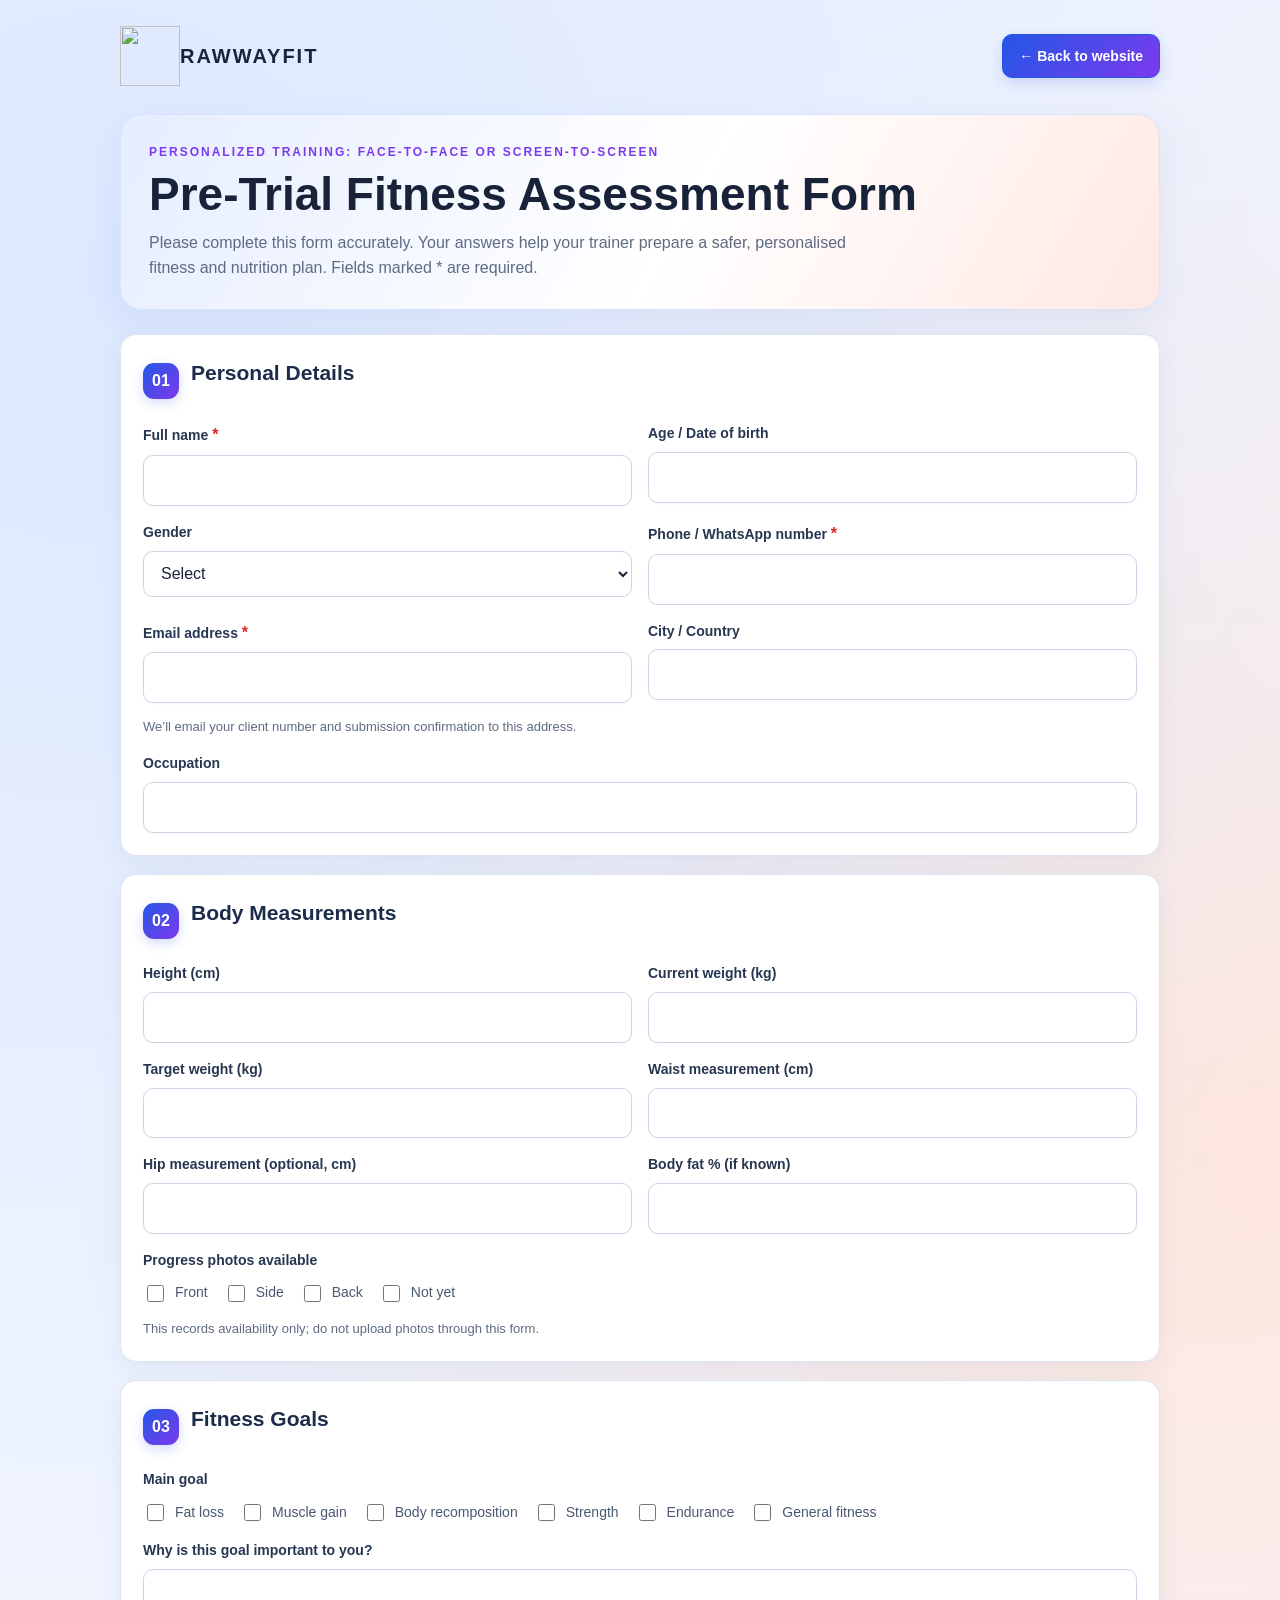
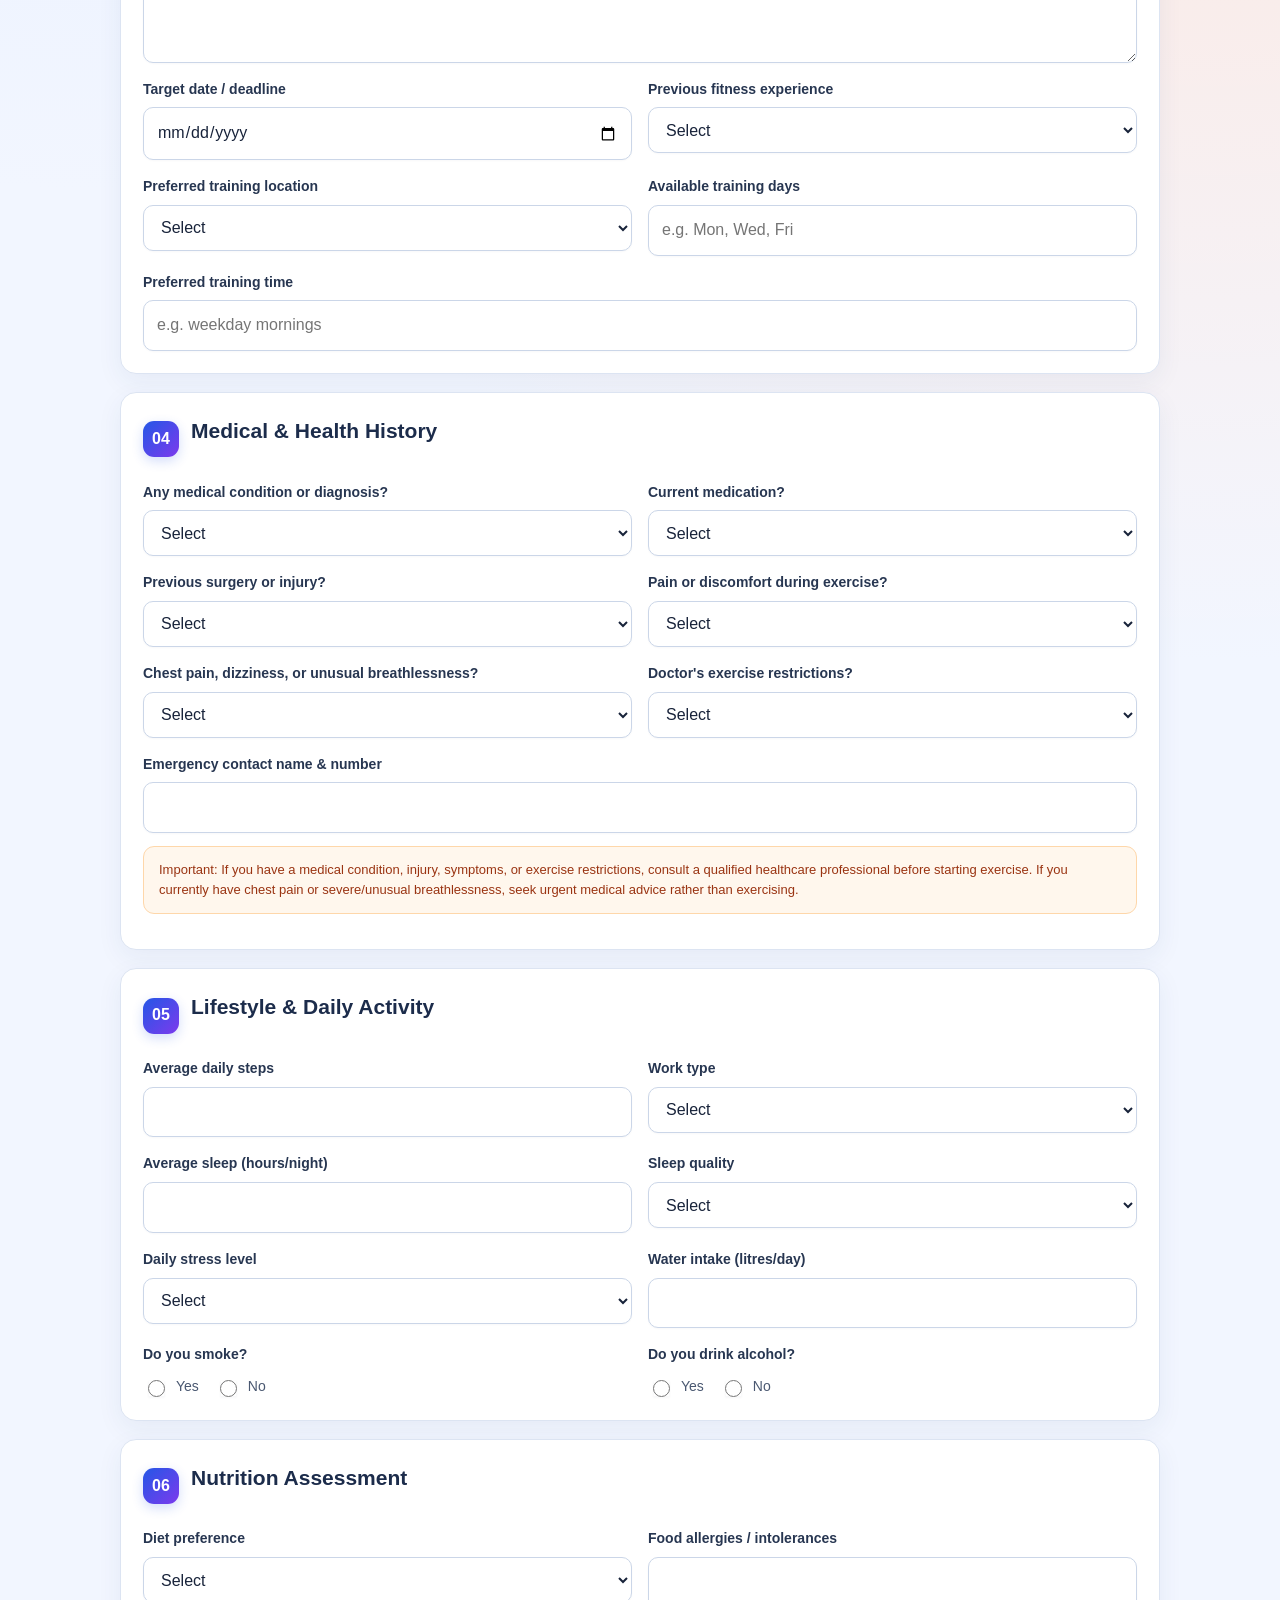
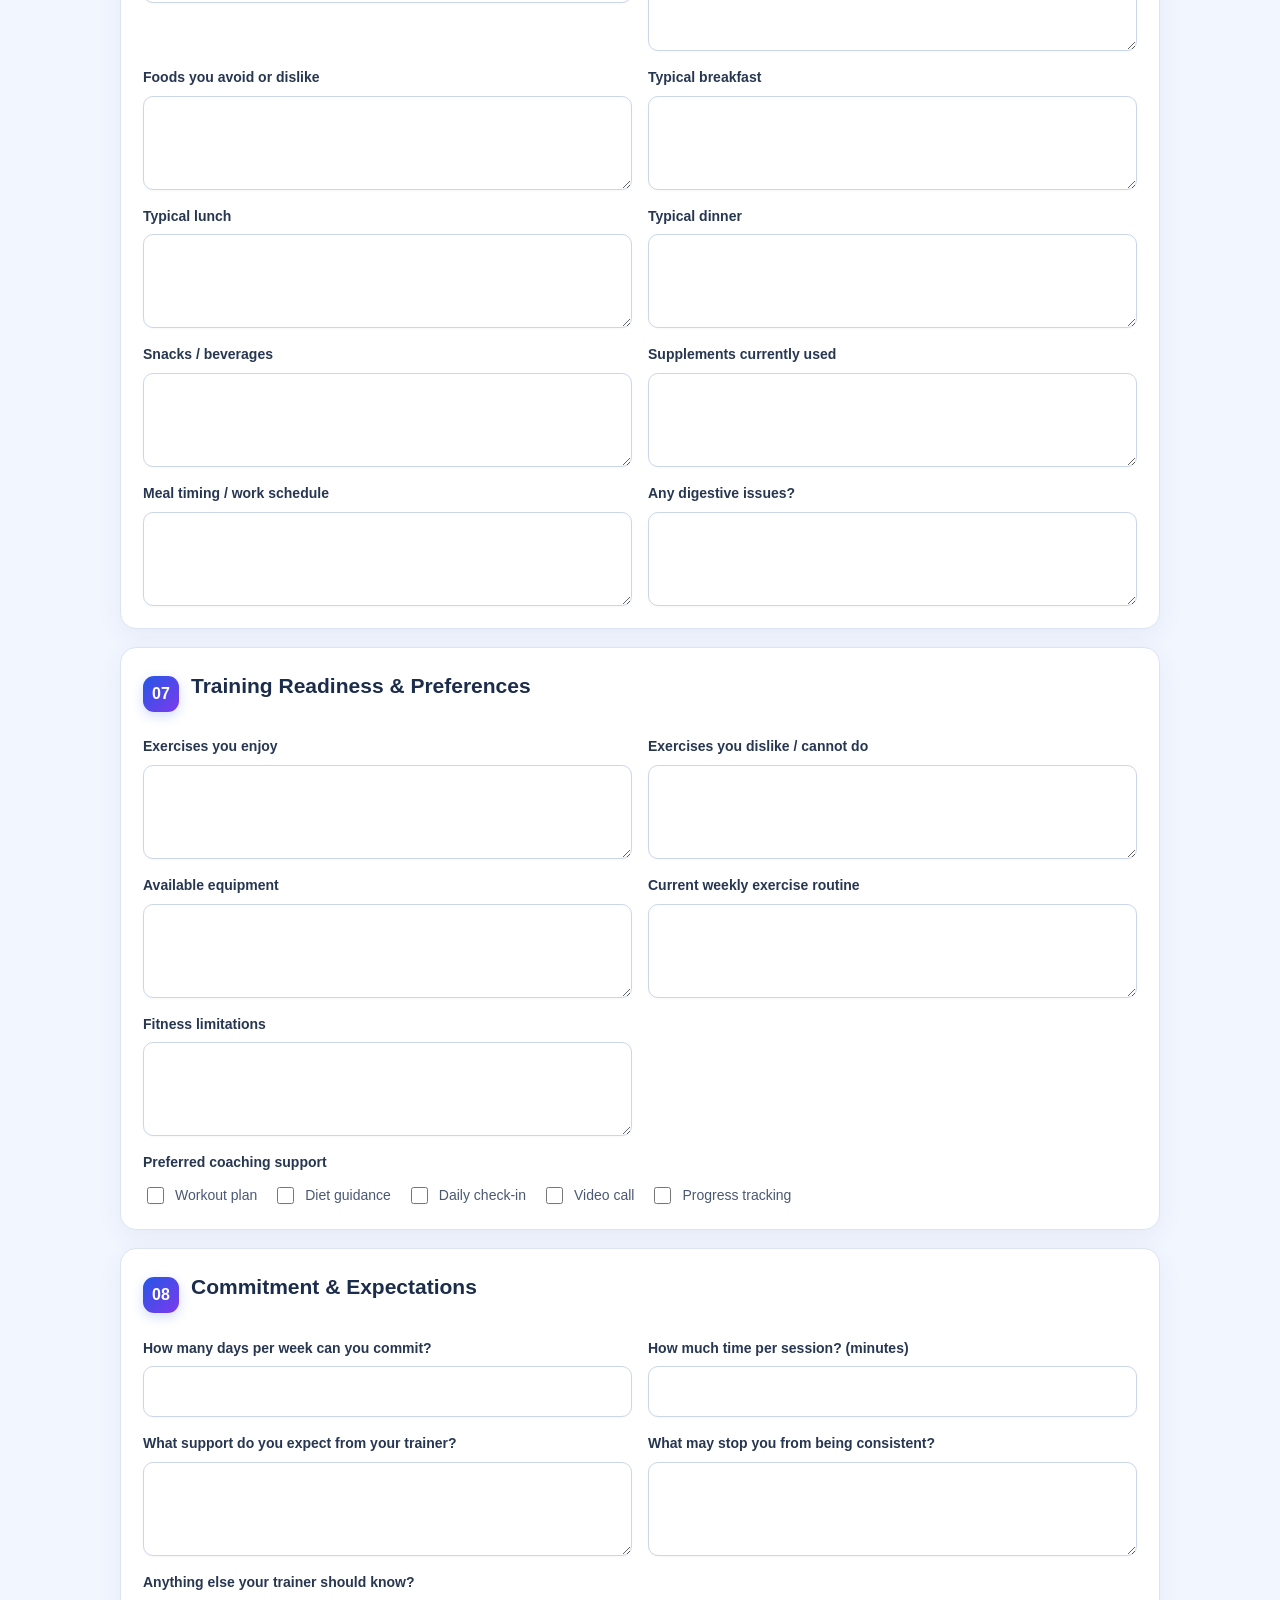
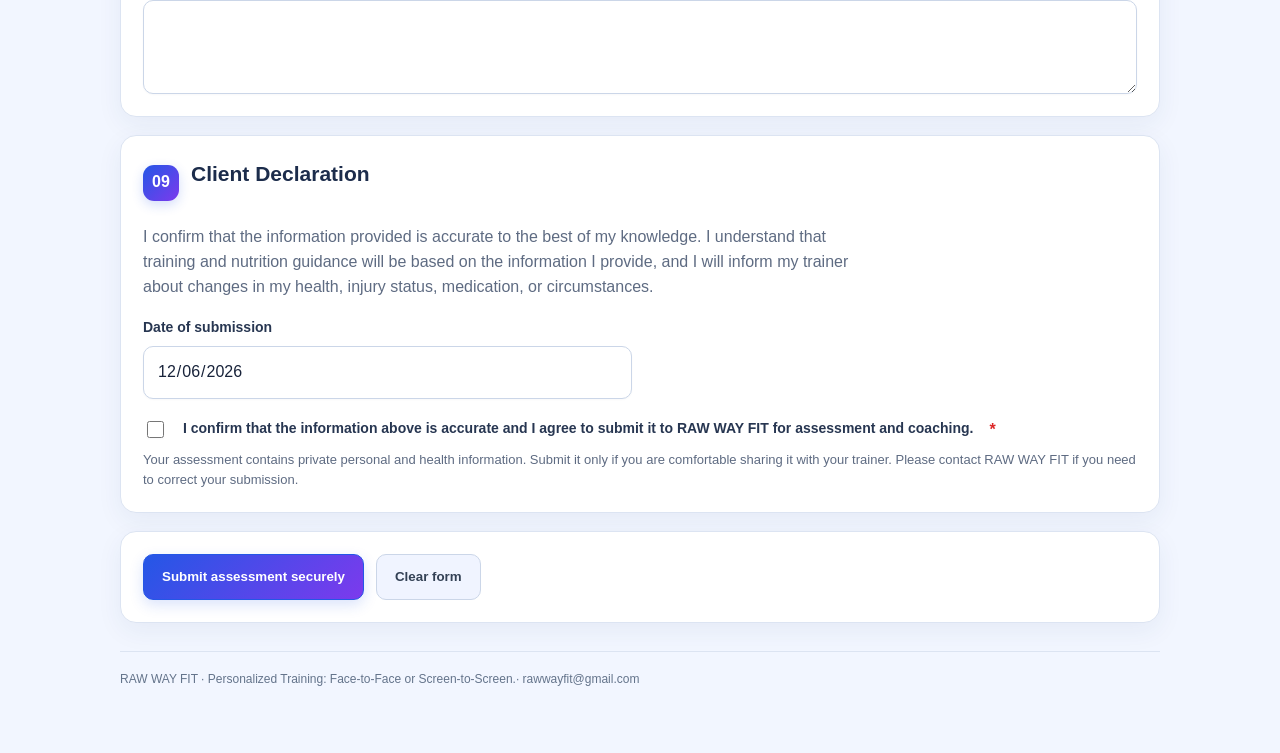
==== assessment.html @ ba2388b8 "v3" ====
<!doctype html>
<html lang="en">
<head>
  <meta charset="utf-8">
  <meta name="viewport" content="width=device-width, initial-scale=1">
  <meta name="robots" content="noindex,nofollow">
  <title>Pre-Trial Fitness Assessment Form | RAW WAY FIT</title>
  <link rel="stylesheet" href="rawwayfit-theme.css">
  <link rel="stylesheet" href="rawwayfit-app.css">
</head>
<body>
<main class="rw-shell">
  <header class="rw-top">
    <a class="rw-brand" href="index.html" aria-label="RAW WAY FIT home">
      <img src="https://raw.githubusercontent.com/rawwayfit/RWF-Photos/refs/heads/main/logo/main_logo.png" alt="" width="200" height="60">
      <span class="rw-brand-name">RAWWAYFIT</span>
    </a>
    <a class="rw-navlink" href="index.html">← Back to website</a>
  </header>
  <section class="rw-hero">
    <div class="rw-kicker">Personalized Training: Face-to-Face or Screen-to-Screen</div>
    <h1>Pre-Trial Fitness Assessment Form</h1>
    <p class="rw-subtitle">Please complete this form accurately. Your answers help your trainer prepare a safer, personalised fitness and nutrition plan. Fields marked * are required.</p>
  </section>

  <section class="rw-card rw-submission-result rw-hidden" id="submissionResult" aria-live="polite">
    <h2 id="resultHeading">Submission status</h2>
    <p class="rw-message" id="formMessage" role="status"></p>
    <p class="rw-result-number rw-hidden" id="clientNumberResult">Your client number: <strong id="clientNumberValue"></strong></p>
    <p class="rw-result-email rw-hidden" id="emailStatusResult"></p>
  </section>

  <form id="assessmentForm">
    <section class="rw-card">
      <div class="rw-section-head"><span class="rw-number">01</span><h2>Personal Details</h2></div>
      <div class="rw-grid">
        <div class="rw-field"><label for="client_name">Full name <span class="required-star" aria-hidden="true">*</span></label><input id="client_name" name="client_name" required maxlength="120" autocomplete="name"></div>
        <div class="rw-field"><label for="age_dob">Age / Date of birth</label><input id="age_dob" name="age_dob" maxlength="80"></div>
        <div class="rw-field"><label for="gender">Gender</label><select id="gender" name="gender"><option value="">Select</option><option>Female</option><option>Male</option><option>Non-binary</option><option>Prefer not to say</option><option>Self-describe</option></select></div>
        <div class="rw-field"><label for="phone">Phone / WhatsApp number <span class="required-star" aria-hidden="true">*</span></label><input id="phone" name="phone" required maxlength="40" autocomplete="tel" inputmode="tel"></div>
        <div class="rw-field"><label for="client_email">Email address <span class="required-star" aria-hidden="true">*</span></label><input id="client_email" name="client_email" type="email" required maxlength="254" autocomplete="email"><p class="rw-help">We’ll email your client number and submission confirmation to this address.</p></div>
        <div class="rw-field"><label for="city_country">City / Country</label><input id="city_country" name="city_country" maxlength="120"></div>
        <div class="rw-field full"><label for="occupation">Occupation</label><input id="occupation" name="occupation" maxlength="160"></div>
      </div>
    </section>

    <section class="rw-card">
      <div class="rw-section-head"><span class="rw-number">02</span><h2>Body Measurements</h2></div>
      <div class="rw-grid">
        <div class="rw-field"><label for="height_cm">Height (cm)</label><input id="height_cm" name="height_cm" type="number" min="30" max="280" step="0.1"></div>
        <div class="rw-field"><label for="current_weight_kg">Current weight (kg)</label><input id="current_weight_kg" name="current_weight_kg" type="number" min="1" max="500" step="0.1"></div>
        <div class="rw-field"><label for="target_weight_kg">Target weight (kg)</label><input id="target_weight_kg" name="target_weight_kg" type="number" min="1" max="500" step="0.1"></div>
        <div class="rw-field"><label for="waist_cm">Waist measurement (cm)</label><input id="waist_cm" name="waist_cm" type="number" min="1" max="300" step="0.1"></div>
        <div class="rw-field"><label for="hip_cm">Hip measurement (optional, cm)</label><input id="hip_cm" name="hip_cm" type="number" min="1" max="300" step="0.1"></div>
        <div class="rw-field"><label for="body_fat_percent">Body fat % (if known)</label><input id="body_fat_percent" name="body_fat_percent" type="number" min="1" max="80" step="0.1"></div>
        <div class="rw-field full"><span class="rw-label">Progress photos available</span><div class="rw-options">
          <label><input type="checkbox" name="photos_available" value="Front"> Front</label>
          <label><input type="checkbox" name="photos_available" value="Side"> Side</label>
          <label><input type="checkbox" name="photos_available" value="Back"> Back</label>
          <label><input type="checkbox" name="photos_available" value="Not yet"> Not yet</label>
        </div><p class="rw-help">This records availability only; do not upload photos through this form.</p></div>
      </div>
    </section>

    <section class="rw-card">
      <div class="rw-section-head"><span class="rw-number">03</span><h2>Fitness Goals</h2></div>
      <div class="rw-grid">
        <div class="rw-field full"><span class="rw-label">Main goal</span><div class="rw-options">
          <label><input type="checkbox" name="main_goal" value="Fat Loss"> Fat loss</label><label><input type="checkbox" name="main_goal" value="Muscle Gain"> Muscle gain</label><label><input type="checkbox" name="main_goal" value="Body Recomposition"> Body recomposition</label><label><input type="checkbox" name="main_goal" value="Strength"> Strength</label><label><input type="checkbox" name="main_goal" value="Endurance"> Endurance</label><label><input type="checkbox" name="main_goal" value="General Fitness"> General fitness</label>
        </div></div>
        <div class="rw-field full"><label for="goal_why">Why is this goal important to you?</label><textarea id="goal_why" name="goal_why" maxlength="2000"></textarea></div>
        <div class="rw-field"><label for="target_date">Target date / deadline</label><input id="target_date" name="target_date" type="date"></div>
        <div class="rw-field"><label for="fitness_experience">Previous fitness experience</label><select id="fitness_experience" name="fitness_experience"><option value="">Select</option><option>Beginner</option><option>Intermediate</option><option>Advanced</option></select></div>
        <div class="rw-field"><label for="training_location">Preferred training location</label><select id="training_location" name="training_location"><option value="">Select</option><option>Home</option><option>Gym</option><option>Outdoor</option><option>Mixed</option></select></div>
        <div class="rw-field"><label for="training_days">Available training days</label><input id="training_days" name="training_days" placeholder="e.g. Mon, Wed, Fri" maxlength="120"></div>
        <div class="rw-field full"><label for="preferred_training_time">Preferred training time</label><input id="preferred_training_time" name="preferred_training_time" maxlength="120" placeholder="e.g. weekday mornings"></div>
      </div>
    </section>

    <section class="rw-card">
      <div class="rw-section-head"><span class="rw-number">04</span><h2>Medical & Health History</h2></div>
      <div class="rw-grid">
        <div class="rw-field"><label for="medical_condition">Any medical condition or diagnosis?</label><select id="medical_condition" name="medical_condition"><option value="">Select</option><option>No</option><option>Yes</option></select></div>
        <div class="rw-field rw-conditional rw-hidden" data-show-when="medical_condition" data-show-value="Yes"><label for="medical_details">If yes, details</label><textarea id="medical_details" name="medical_details" maxlength="2000"></textarea></div>
        <div class="rw-field"><label for="medication">Current medication?</label><select id="medication" name="medication"><option value="">Select</option><option>No</option><option>Yes</option></select></div>
        <div class="rw-field rw-conditional rw-hidden" data-show-when="medication" data-show-value="Yes"><label for="medication_details">If yes, details</label><textarea id="medication_details" name="medication_details" maxlength="2000"></textarea></div>
        <div class="rw-field"><label for="injury_surgery">Previous surgery or injury?</label><select id="injury_surgery" name="injury_surgery"><option value="">Select</option><option>No</option><option>Yes</option></select></div>
        <div class="rw-field rw-conditional rw-hidden" data-show-when="injury_surgery" data-show-value="Yes"><label for="injury_details">If yes, details</label><textarea id="injury_details" name="injury_details" maxlength="2000"></textarea></div>
        <div class="rw-field"><label for="exercise_pain">Pain or discomfort during exercise?</label><select id="exercise_pain" name="exercise_pain"><option value="">Select</option><option>No</option><option>Yes</option></select></div>
        <div class="rw-field rw-conditional rw-hidden" data-show-when="exercise_pain" data-show-value="Yes"><label for="exercise_pain_details">If yes, area / details</label><textarea id="exercise_pain_details" name="exercise_pain_details" maxlength="2000"></textarea></div>
        <div class="rw-field"><label for="warning_symptoms">Chest pain, dizziness, or unusual breathlessness?</label><select id="warning_symptoms" name="warning_symptoms"><option value="">Select</option><option>No</option><option>Yes</option></select></div>
        <div class="rw-field rw-conditional rw-hidden" data-show-when="warning_symptoms" data-show-value="Yes"><label for="warning_symptoms_details">If yes, details</label><textarea id="warning_symptoms_details" name="warning_symptoms_details" maxlength="2000"></textarea></div>
        <div class="rw-field"><label for="doctor_restrictions">Doctor's exercise restrictions?</label><select id="doctor_restrictions" name="doctor_restrictions"><option value="">Select</option><option>No</option><option>Yes</option></select></div>
        <div class="rw-field rw-conditional rw-hidden" data-show-when="doctor_restrictions" data-show-value="Yes"><label for="doctor_restrictions_details">If yes, details</label><textarea id="doctor_restrictions_details" name="doctor_restrictions_details" maxlength="2000"></textarea></div>
        <div class="rw-field full"><label for="emergency_contact">Emergency contact name & number</label><input id="emergency_contact" name="emergency_contact" maxlength="180"></div>
      </div>
      <p class="rw-alert">Important: If you have a medical condition, injury, symptoms, or exercise restrictions, consult a qualified healthcare professional before starting exercise. If you currently have chest pain or severe/unusual breathlessness, seek urgent medical advice rather than exercising.</p>
    </section>

    <section class="rw-card">
      <div class="rw-section-head"><span class="rw-number">05</span><h2>Lifestyle & Daily Activity</h2></div>
      <div class="rw-grid">
        <div class="rw-field"><label for="daily_steps">Average daily steps</label><input id="daily_steps" name="daily_steps" type="number" min="0" max="100000"></div>
        <div class="rw-field"><label for="work_type">Work type</label><select id="work_type" name="work_type"><option value="">Select</option><option>Sitting</option><option>Standing</option><option>Physically active</option><option>Mixed</option></select></div>
        <div class="rw-field"><label for="sleep_hours">Average sleep (hours/night)</label><input id="sleep_hours" name="sleep_hours" type="number" min="0" max="24" step="0.5"></div>
        <div class="rw-field"><label for="sleep_quality">Sleep quality</label><select id="sleep_quality" name="sleep_quality"><option value="">Select</option><option>Poor</option><option>Average</option><option>Good</option><option>Excellent</option></select></div>
        <div class="rw-field"><label for="stress_level">Daily stress level</label><select id="stress_level" name="stress_level"><option value="">Select</option><option>Low</option><option>Moderate</option><option>High</option></select></div>
        <div class="rw-field"><label for="water_litres">Water intake (litres/day)</label><input id="water_litres" name="water_litres" type="number" min="0" max="20" step="0.1"></div>
        <div class="rw-field"><span class="rw-label">Do you smoke?</span><div class="rw-options" role="radiogroup" aria-label="Do you smoke?"><label><input type="radio" name="smoking" value="Yes"> Yes</label><label><input type="radio" name="smoking" value="No"> No</label></div></div>
        <div class="rw-field"><span class="rw-label">Do you drink alcohol?</span><div class="rw-options" role="radiogroup" aria-label="Do you drink alcohol?"><label><input type="radio" name="drinking" value="Yes"> Yes</label><label><input type="radio" name="drinking" value="No"> No</label></div></div>
      </div>
    </section>

    <section class="rw-card">
      <div class="rw-section-head"><span class="rw-number">06</span><h2>Nutrition Assessment</h2></div>
      <div class="rw-grid">
        <div class="rw-field"><label for="diet_preference">Diet preference</label><select id="diet_preference" name="diet_preference"><option value="">Select</option><option>Vegetarian</option><option>Eggetarian</option><option>Non-vegetarian</option><option>Vegan</option></select></div>
        <div class="rw-field"><label for="food_allergies">Food allergies / intolerances</label><textarea id="food_allergies" name="food_allergies" maxlength="2000"></textarea></div>
        <div class="rw-field"><label for="foods_avoided">Foods you avoid or dislike</label><textarea id="foods_avoided" name="foods_avoided" maxlength="2000"></textarea></div>
        <div class="rw-field"><label for="typical_breakfast">Typical breakfast</label><textarea id="typical_breakfast" name="typical_breakfast" maxlength="2000"></textarea></div>
        <div class="rw-field"><label for="typical_lunch">Typical lunch</label><textarea id="typical_lunch" name="typical_lunch" maxlength="2000"></textarea></div>
        <div class="rw-field"><label for="typical_dinner">Typical dinner</label><textarea id="typical_dinner" name="typical_dinner" maxlength="2000"></textarea></div>
        <div class="rw-field"><label for="snacks_beverages">Snacks / beverages</label><textarea id="snacks_beverages" name="snacks_beverages" maxlength="2000"></textarea></div>
        <div class="rw-field"><label for="supplements">Supplements currently used</label><textarea id="supplements" name="supplements" maxlength="2000"></textarea></div>
        <div class="rw-field"><label for="meal_timing">Meal timing / work schedule</label><textarea id="meal_timing" name="meal_timing" maxlength="2000"></textarea></div>
        <div class="rw-field"><label for="digestive_issues">Any digestive issues?</label><textarea id="digestive_issues" name="digestive_issues" maxlength="2000"></textarea></div>
      </div>
    </section>

    <section class="rw-card">
      <div class="rw-section-head"><span class="rw-number">07</span><h2>Training Readiness & Preferences</h2></div>
      <div class="rw-grid">
        <div class="rw-field"><label for="enjoyed_exercises">Exercises you enjoy</label><textarea id="enjoyed_exercises" name="enjoyed_exercises" maxlength="2000"></textarea></div>
        <div class="rw-field"><label for="disliked_exercises">Exercises you dislike / cannot do</label><textarea id="disliked_exercises" name="disliked_exercises" maxlength="2000"></textarea></div>
        <div class="rw-field"><label for="available_equipment">Available equipment</label><textarea id="available_equipment" name="available_equipment" maxlength="2000"></textarea></div>
        <div class="rw-field"><label for="weekly_routine">Current weekly exercise routine</label><textarea id="weekly_routine" name="weekly_routine" maxlength="2000"></textarea></div>
        <div class="rw-field"><label for="fitness_limitations">Fitness limitations</label><textarea id="fitness_limitations" name="fitness_limitations" maxlength="2000"></textarea></div>
        <div class="rw-field full"><span class="rw-label">Preferred coaching support</span><div class="rw-options">
          <label><input type="checkbox" name="coaching_support" value="Workout plan"> Workout plan</label><label><input type="checkbox" name="coaching_support" value="Diet guidance"> Diet guidance</label><label><input type="checkbox" name="coaching_support" value="Daily check-in"> Daily check-in</label><label><input type="checkbox" name="coaching_support" value="Video call"> Video call</label><label><input type="checkbox" name="coaching_support" value="Progress tracking"> Progress tracking</label>
        </div></div>
      </div>
    </section>

    <section class="rw-card">
      <div class="rw-section-head"><span class="rw-number">08</span><h2>Commitment & Expectations</h2></div>
      <div class="rw-grid">
        <div class="rw-field"><label for="commit_days">How many days per week can you commit?</label><input id="commit_days" name="commit_days" type="number" min="0" max="7"></div>
        <div class="rw-field"><label for="session_minutes">How much time per session? (minutes)</label><input id="session_minutes" name="session_minutes" type="number" min="1" max="600"></div>
        <div class="rw-field"><label for="trainer_expectations">What support do you expect from your trainer?</label><textarea id="trainer_expectations" name="trainer_expectations" maxlength="2000"></textarea></div>
        <div class="rw-field"><label for="consistency_barriers">What may stop you from being consistent?</label><textarea id="consistency_barriers" name="consistency_barriers" maxlength="2000"></textarea></div>
        <div class="rw-field full"><label for="anything_else">Anything else your trainer should know?</label><textarea id="anything_else" name="anything_else" maxlength="3000"></textarea></div>
      </div>
    </section>

    <section class="rw-card">
      <div class="rw-section-head"><span class="rw-number">09</span><h2>Client Declaration</h2></div>
      <p class="rw-subtitle">I confirm that the information provided is accurate to the best of my knowledge. I understand that training and nutrition guidance will be based on the information I provide, and I will inform my trainer about changes in my health, injury status, medication, or circumstances.</p>
      <div class="rw-grid" style="margin-top:18px">
        <div class="rw-field"><label for="confirmation_date">Date of submission</label><input id="confirmation_date" name="confirmation_date" type="date" readonly aria-readonly="true"></div>
        <div class="rw-field full"><label class="rw-options"><input id="declaration" name="declaration" type="checkbox" required> I confirm that the information above is accurate and I agree to submit it to RAW WAY FIT for assessment and coaching. <span class="required-star" aria-hidden="true">*</span></label></div>
      </div>
      <p class="rw-help">Your assessment contains private personal and health information. Submit it only if you are comfortable sharing it with your trainer. Please contact RAW WAY FIT if you need to correct your submission.</p>
    </section>

    <div class="rw-card">
      <div class="rw-actions"><button class="rw-btn" id="submitButton" type="submit">Submit assessment securely</button><button class="rw-btn secondary" type="reset">Clear form</button></div>
    </div>
  </form>
  <footer class="rw-footer">RAW WAY FIT · Personalized Training: Face-to-Face or Screen-to-Screen.· rawwayfit@gmail.com</footer>
</main>
<script src="https://cdn.jsdelivr.net/npm/@supabase/supabase-js@2"></script>
<script src="rawwayfit-config.js"></script>
<script src="assessment.js"></script>
</body>
</html>
---- rawwayfit-theme.css ----
:root {
  color-scheme: light;
  --rw-bg: #f2f6ff;
  --rw-panel: #ffffff;
  --rw-panel-2: #f7f9ff;
  --rw-line: #dce4f2;
  --rw-text: #18233a;
  --rw-muted: #5e6b82;
  --rw-red: #ef4444;
  --rw-red-dark: #c92d3a;
  --rw-good: #12805c;
  --rw-blue: #2457e6;
  --rw-purple: #7c3aed;
  --rw-teal: #0f9f9a;
  --rw-yellow: #f6b73c;
}

.rw-home-theme {
  color: var(--rw-text);
  background:
    radial-gradient(circle at 8% 5%, #dce8ff 0, transparent 28%),
    radial-gradient(circle at 95% 20%, #ffe6dc 0, transparent 25%),
    var(--rw-bg);
}

.rw-home-theme .header {
  background: rgba(255, 255, 255, .94);
  border-bottom-color: var(--rw-line);
  box-shadow: 0 5px 20px #203b690d;
}

.rw-home-theme .logo {
  display: flex;
  align-items: center;
  gap: 0;
  color: #10232d;
}

.rw-home-theme .logo img {
  width: 60px;
  height: 60px;
}

.rw-home-theme .logo-name {
  font-size: 22px;
  line-height: 1;
  letter-spacing: 2px;
  white-space: nowrap;
}

.rw-home-theme .desktop-nav a,
.rw-home-theme .mobile-menu a {
  color: #10232d;
}

.rw-home-theme .desktop-nav a.nav-assessment {
  padding: 9px 16px;
  border: 1px solid #ed321f;
  border-radius: 8px;
  background: #ed321f;
  color: #fff;
  opacity: 1;
  white-space: nowrap;
}

.rw-home-theme .desktop-nav a.nav-assessment:hover {
  border-color: #c9271a;
  background: #c9271a;
}

@media (max-width: 1100px) and (min-width: 1001px) {
  .rw-home-theme .nav-container {
    gap: 14px;
  }

  .rw-home-theme .logo {
    font-size: 20px;
    letter-spacing: 1px;
  }

  .rw-home-theme .logo img {
    width: 47px;
    height: 47px;
  }

  .rw-home-theme .logo-name {
    font-size: 18px;
    letter-spacing: 1px;
  }

  .rw-home-theme .desktop-nav {
    gap: 10px;
  }

  .rw-home-theme .desktop-nav a {
    font-size: 9px;
    letter-spacing: 0;
  }

  .rw-home-theme .desktop-nav a.nav-assessment {
    padding: 7px 9px;
  }
}

@media (max-width: 1000px) {
  .rw-home-theme .nav-container {
    gap: 12px;
  }

  .rw-home-theme .logo {
    gap: 0;
  }

  .rw-home-theme .logo img {
    width: 41px;
    height: 41px;
  }

  .rw-home-theme .logo-name {
    font-size: 17px;
    letter-spacing: 1px;
  }
}

@media (max-width: 380px) {
  .rw-home-theme .logo img {
    width: 32px;
    height: 32px;
  }

  .rw-home-theme .logo-name {
    font-size: 14px;
  }
}

.rw-home-theme .mobile-menu a:last-child {
  margin-top: 10px;
  border: 1px solid #ed321f;
  border-radius: 8px;
  background: #ed321f;
  color: #fff;
  text-align: center;
}

.rw-home-theme .mobile-menu a:last-child:hover {
  border-color: #c9271a;
  background: #c9271a;
}

.rw-home-theme .menu-toggle {
  border-color: #ffffff70;
  border-radius: 10px;
  background: #ffffff30;
}

.rw-home-theme .menu-toggle span {
  background: #10232d;
}

.rw-home-theme .mobile-menu {
  border-color: var(--rw-line);
  background: var(--rw-panel);
  box-shadow: 0 12px 24px #203b6918;
}

.rw-home-theme .hero {
  background:
    radial-gradient(circle at 75% 20%, #ffe8e3 0, transparent 35%),
    linear-gradient(120deg, #e5edff 0%, #fff 56%, #f5f7ff 100%);
}

.rw-home-theme .hero h1,
.rw-home-theme .section h2,
.rw-home-theme .about-content h3,
.rw-home-theme .service-card h3,
.rw-home-theme .certificate-slide h3,
.rw-home-theme .feedback-form-wrapper h3 {
  color: var(--rw-text);
}

.rw-home-theme .hero h1 span {
  color: var(--rw-blue);
  opacity: .82;
}

.rw-home-theme .eyebrow,
.rw-home-theme .hero-text,
.rw-home-theme .lead,
.rw-home-theme .about-content p,
.rw-home-theme .service-card p,
.rw-home-theme .testimonial p,
.rw-home-theme .certificate-slide p,
.rw-home-theme .footer p {
  color: var(--rw-muted);
}

.rw-home-theme .dark-section {
  background: linear-gradient(135deg, #eaf0ff, #f8faff 58%, #fff0eb);
  border-color: var(--rw-line);
}

.rw-home-theme #certifications {
  overflow: hidden;
  background:
    radial-gradient(circle at 8% 5%, #dce8ff 0, transparent 28%),
    radial-gradient(circle at 95% 20%, #ffe6dc 0, transparent 25%),
    #f2f6ff;
  color: var(--rw-text);
}

.rw-home-theme #certifications .eyebrow {
  margin-bottom: 12px;
  color: var(--rw-muted);
  font-size: 13px;
  letter-spacing: 5px;
  opacity: 1;
}

.rw-home-theme #certifications h2 {
  margin-bottom: 14px;
  color: var(--rw-text);
  font-size: clamp(36px, 5vw, 46px);
  letter-spacing: -1.5px;
  text-align: center;
  text-transform: none;
}

.rw-home-theme #certifications .lead {
  max-width: 600px;
  margin: 0 auto 36px;
  color: var(--rw-muted);
  font-size: 18px;
  line-height: 1.5;
}

.rw-home-theme #certifications .certificate-carousel {
  position: relative;
  width: calc(100% - 100px);
  max-width: 1080px;
  gap: 0;
}

.rw-home-theme #certifications .certificate-slides {
  min-height: 390px;
  display: grid;
  grid-template-columns: minmax(0, 1fr) minmax(0, 1.18fr) minmax(0, 1fr);
  align-items: center;
  gap: 24px;
  overflow: visible;
}

.rw-home-theme #certifications .certificate-slide {
  display: none;
  min-width: 0;
  width: 100%;
  opacity: 0;
  transform: scale(.88);
  transition: opacity .3s ease, transform .3s ease;
}

.rw-home-theme #certifications .certificate-slide.previous,
.rw-home-theme #certifications .certificate-slide.active,
.rw-home-theme #certifications .certificate-slide.next {
  display: block;
}

.rw-home-theme #certifications .certificate-slide.previous {
  grid-column: 1;
  grid-row: 1;
  opacity: .82;
}

.rw-home-theme #certifications .certificate-slide.active {
  grid-column: 2;
  grid-row: 1;
  opacity: 1;
  transform: scale(1);
}

.rw-home-theme #certifications .certificate-slide.next {
  grid-column: 3;
  grid-row: 1;
  opacity: .82;
}

.rw-home-theme #certifications .certificate-image {
  display: flex;
  width: 100%;
  height: 236px;
  align-items: center;
  justify-content: center;
  margin: 0 auto;
  padding: 9px;
  border: 1px solid #dce4f2;
  border-radius: 7px;
  background: #fff;
  box-shadow: 0 12px 30px #203b6918;
}

.rw-home-theme #certifications .certificate-image img {
  width: 100%;
  max-height: 100%;
  height: 100%;
  object-fit: contain;
}

.rw-home-theme #certifications .certificate-slide.active .certificate-image {
  height: 270px;
  padding: 8px;
  border: 3px solid #d6ae58;
  box-shadow: 0 0 0 4px #d6ae5826, 0 18px 40px #203b691a;
}

.rw-home-theme #certifications .certificate-slide h3 {
  margin-top: 16px;
  color: var(--rw-text);
  font-size: 16px;
  line-height: 1.4;
}

.rw-home-theme #certifications .certificate-slide p {
  margin-top: 5px;
  color: var(--rw-muted);
  font-size: 11px;
  letter-spacing: 2px;
  line-height: 1.45;
  opacity: 1;
}

.rw-home-theme #certifications .certificate-carousel > .carousel-button {
  position: absolute;
  z-index: 2;
  top: calc(50% - 30px);
  width: 38px;
  height: 38px;
  min-height: 38px;
  padding: 0;
  border: 1px solid #e2e4e3;
  border-radius: 9px;
  background: #fff;
  color: #ed321f;
  box-shadow: 0 3px 10px #1c29221a;
  transform: translateY(-50%);
}

.rw-home-theme #certifications .certificate-carousel > .carousel-button:hover:not(:disabled) {
  border-color: #ed321f;
  background: #fff5f3;
  color: #d92716;
  transform: translateY(-50%);
}

.rw-home-theme #certifications #certificatePrevious {
  left: -48px;
}

.rw-home-theme #certifications #certificateNext {
  right: -48px;
}

.rw-home-theme #certifications .certificate-carousel > .carousel-button:disabled {
  cursor: default;
  opacity: .55;
  transform: translateY(-50%);
}

.rw-home-theme #certifications .certificate-counter {
  position: absolute;
  width: 1px;
  height: 1px;
  padding: 0;
  margin: -1px;
  overflow: hidden;
  clip: rect(0, 0, 0, 0);
  white-space: nowrap;
  border: 0;
}

.rw-home-theme #certifications .certificate-pagination {
  display: flex;
  align-items: center;
  justify-content: center;
  gap: 12px;
  margin-top: 24px;
}

.rw-home-theme #certifications .certificate-dot {
  width: 10px;
  min-width: 10px;
  height: 10px;
  min-height: 10px;
  padding: 0;
  border: 0;
  border-radius: 50%;
  background: #cbd6e8;
  transition: background .2s ease, transform .2s ease;
}

.rw-home-theme #certifications .certificate-dot.active {
  background: var(--rw-blue);
  transform: scale(1.12);
}

.rw-home-theme #certifications .certificate-dot:hover {
  background: #8ea8dd;
}

.rw-home-theme #feedback {
  border-top: 0;
  border-bottom: 0;
  background: #eef0ef;
  scroll-margin-top: 108px;
}

.rw-home-theme #feedback h2 {
  max-width: 620px;
  margin-bottom: 0;
  color: #26343b;
  font-size: clamp(32px, 4.2vw, 46px);
  line-height: 1.15;
  letter-spacing: -1.4px;
  text-align: left;
  text-transform: none;
}

.rw-home-theme #feedback h2 span {
  color: #ed321f;
}

.rw-home-theme .feedback-controls {
  justify-content: flex-end;
  gap: 12px 18px;
  margin-top: 28px;
}

.rw-home-theme .feedback-control-group > span,
.rw-home-theme .feedback-control-group > label {
  color: var(--rw-muted);
  opacity: 1;
}

.rw-home-theme .feedback-carousel {
  position: relative;
  width: 100%;
  max-width: 1080px;
  gap: 0;
  margin: 22px auto 0;
}

.rw-home-theme .feedback-viewport {
  width: 100%;
  flex: 1 1 100%;
}

.rw-home-theme #feedback .feedback-track {
  gap: 20px;
  align-items: stretch;
}

.rw-home-theme #feedback .testimonial {
  display: flex;
  min-height: 320px;
  flex-direction: column;
  align-items: center;
  justify-content: center;
  padding: 28px;
  border: 1px solid #d9dddc;
  border-radius: 12px;
  background: #f7f8f7;
  box-shadow: 0 5px 16px #1c29220d;
  text-align: center;
}

.rw-home-theme #feedback .testimonial .rating {
  margin-bottom: 12px;
  color: #e9a928;
}

.rw-home-theme #feedback .testimonial p {
  margin-bottom: 16px;
  color: #576167;
  font-size: 15px;
  line-height: 1.65;
  opacity: 1;
}

.rw-home-theme #feedback .testimonial .testimonial-author {
  color: #3c46a5;
  font-size: 14px;
}

.rw-home-theme #feedback .testimonial .testimonial-date {
  margin-top: 8px;
  color: var(--rw-muted);
  font-size: 12px;
}

.rw-home-theme .feedback-carousel .carousel-button {
  position: absolute;
  z-index: 1;
  top: 50%;
  width: 38px;
  height: 38px;
  min-height: 38px;
  padding: 0;
  border: 1px solid #e2e4e3;
  border-radius: 9px;
  background: #fff;
  color: #ed321f;
  box-shadow: 0 3px 10px #1c29221a;
  transform: translateY(-50%);
}

.rw-home-theme .feedback-carousel .carousel-button:hover:not(:disabled) {
  border-color: #ed321f;
  background: #fff5f3;
  color: #d92716;
}

.rw-home-theme #feedbackPrevious {
  left: -18px;
}

.rw-home-theme #feedbackNext {
  right: -18px;
}

.rw-home-theme .feedback-carousel .carousel-button:disabled {
  cursor: default;
  opacity: .55;
  transform: translateY(-50%);
}

.rw-home-theme #feedbackCounter {
  margin-top: 14px;
  color: var(--rw-muted);
  font-size: 13px;
}

.rw-home-theme .about-image,
.rw-home-theme .about-stats div,
.rw-home-theme .service-card,
.rw-home-theme .hero-image,
.rw-home-theme .certificate-image,
.rw-home-theme .ba-images > div,
.rw-home-theme .journey-slide img,
.rw-home-theme .testimonial,
.rw-home-theme .feedback-form-wrapper,
.rw-home-theme .contact-card {
  border-color: var(--rw-line);
  border-radius: 16px;
  background: var(--rw-panel);
  box-shadow: 0 8px 26px #203b6910;
}

.rw-home-theme .about-stats span,
.rw-home-theme .service-number,
.rw-home-theme .contact-card span,
.rw-home-theme .carousel-counter {
  color: var(--rw-muted);
}

.rw-home-theme .button {
  min-height: 48px;
  border-radius: 10px;
  letter-spacing: .5px;
  text-transform: none;
  touch-action: manipulation;
}

.rw-home-theme .primary-button {
  border-color: var(--rw-blue);
  background: linear-gradient(135deg, var(--rw-blue), var(--rw-purple));
  color: #fff;
  box-shadow: 0 5px 14px #2457e62b;
}

.rw-home-theme .primary-button:hover {
  border-color: var(--rw-purple);
  background: linear-gradient(135deg, #1d4ed8, #6d28d9);
}

.rw-home-theme .secondary-button {
  border-color: #cbd6e8;
  background: #f0f4ff;
  color: #334155;
}

.rw-home-theme .hero-image,
.rw-home-theme .ba-images > div,
.rw-home-theme .certificate-image,
.rw-home-theme .about-image {
  overflow: hidden;
}

.rw-home-theme .about-image {
  position: relative;
}

.rw-home-theme .about-image .hero-image-caption {
  right: auto;
  bottom: 14px;
  left: 14px;
  width: fit-content;
  max-width: calc(100% - 28px);
  padding: 9px 12px;
  border: 0;
  border-radius: 14px;
  background: transparent;
  box-shadow: none;
  color: #fff;
}

.rw-home-theme .about-image .hero-caption-mark {
  border: 0;
  background: transparent;
  color: #fff;
}

.rw-home-theme .about-image .hero-image-caption > span:last-child > span {
  color: #fff;
}

.rw-home-theme .about-image img {
  width: 100%;
  height: auto;
}

.rw-home-theme .hero-image {
  border-color: var(--rw-line);
  background: var(--rw-panel);
}

.rw-home-theme #home.hero {
  position: relative;
  min-height: min(690px, calc(100svh - 82px));
  padding: clamp(40px, 5vw, 64px) 0;
  overflow: hidden;
  background: #f8f9fa;
}

.rw-home-theme #home .hero-grid {
  position: relative;
  z-index: 1;
  grid-template-columns: minmax(0, 1.05fr) minmax(0, .95fr);
  gap: clamp(28px, 5vw, 68px);
}

.rw-home-theme #home .hero-content {
  max-width: 620px;
}

.rw-home-theme #home .hero-eyebrow {
  display: inline-flex;
  align-items: center;
  margin: 0 0 22px;
  padding: 7px 12px;
  border: 1px solid #e4e7eb;
  border-radius: 999px;
  background: #eef1f4;
  color: #445064;
  font-size: 10px;
  font-weight: 700;
  letter-spacing: 1.1px;
  line-height: 1.4;
  opacity: 1;
}

.rw-home-theme #home h1 {
  max-width: 660px;
  margin-bottom: 20px;
  color: #0a192f;
  font-family: "Arial Black", Arial, Helvetica, sans-serif;
  font-size: clamp(42px, 5vw, 66px);
  font-weight: 900;
  line-height: .91;
  letter-spacing: -2.2px;
  text-transform: uppercase;
}

.rw-home-theme #home h1 span {
  display: block;
  margin-top: 8px;
  color: #ed321f;
  opacity: 1;
}

.rw-home-theme #home .hero-text {
  max-width: 470px;
  margin-bottom: 26px;
  color: #536071;
  font-size: 16px;
  font-weight: 400;
  line-height: 1.55;
  opacity: 1;
}

.rw-home-theme #home .hero-buttons {
  align-items: flex-start;
  gap: 0;
}

.rw-home-theme #home .hero-buttons .primary-button {
  min-height: 52px;
  gap: 14px;
  padding: 0 24px;
  border: 1px solid #ed321f;
  border-radius: 8px;
  background: #ed321f;
  color: #fff;
  font-size: 11px;
  font-weight: 800;
  letter-spacing: .45px;
  box-shadow: 0 6px 16px #ed321f2e;
}

.rw-home-theme #home .hero-buttons .primary-button:hover {
  border-color: #c9271a;
  background: #c9271a;
}

.rw-home-theme #home .hero-buttons .primary-button span {
  font-size: 18px;
  line-height: 1;
  transition: transform .2s ease;
}

.rw-home-theme #home .hero-buttons .primary-button:hover span {
  transform: translateX(3px);
}

.rw-home-theme #home .hero-image {
  position: relative;
  display: block;
  width: 100%;
  height: clamp(390px, 39vw, 500px);
  min-height: 0;
  margin: 0;
  overflow: hidden;
  border: 1px solid #e1e5e9;
  border-radius: 18px;
  background: #e6e8ea;
  box-shadow: 0 18px 42px #0a192f1a;
  isolation: isolate;
}

.rw-home-theme #home .hero-image img {
  width: 100%;
  height: 100%;
  max-height: none;
  object-fit: cover;
  object-position: 50% 18%;
}

.rw-home-theme .hero-image-caption {
  position: absolute;
  z-index: 1;
  right: 8px;
  bottom: 8px;
  left: 8px;
  display: flex;
  align-items: center;
  gap: 12px;
  color: #10232d;
}

.rw-home-theme .hero-caption-mark {
  display: grid;
  width: 42px;
  height: 42px;
  flex: 0 0 42px;
  place-items: center;
  border: 1px solid #10232d50;
  border-radius: 50%;
  background: #ffffff70;
  color: #10232d;
  font-size: 12px;
  font-weight: 800;
  letter-spacing: .5px;
  backdrop-filter: blur(6px);
}

.rw-home-theme .hero-image-caption > span:last-child {
  display: grid;
  gap: 2px;
}

.rw-home-theme .hero-image-caption strong {
  font-size: 14px;
  line-height: 1.3;
}

.rw-home-theme .hero-image-caption > span:last-child > span {
  color: #294c58;
  font-size: 11px;
  line-height: 1.4;
}

.rw-home-theme .carousel-button {
  width: 48px;
  height: 48px;
  border: 1px solid #cbd6e8;
  border-radius: 50%;
  background: #f0f4ff;
  color: var(--rw-blue);
  touch-action: manipulation;
}

.rw-home-theme .carousel-button:hover {
  border-color: var(--rw-blue);
  background: #e5edff;
}

.rw-home-theme .ba-images span {
  border-radius: 7px;
  background: rgba(255, 255, 255, .92);
  color: var(--rw-text);
}

.rw-home-theme .feedback-sort-button,
.rw-home-theme .feedback-rating-select {
  min-height: 44px;
  border: 1px solid #cbd6e8;
  border-radius: 10px;
  background: #fff;
  color: var(--rw-text);
}

.rw-home-theme .feedback-sort-button.active,
.rw-home-theme .feedback-sort-button:hover {
  border-color: var(--rw-blue);
  background: #f0f4ff;
  color: var(--rw-blue);
}

.rw-home-theme .feedback-rating-select {
  color: var(--rw-text);
}

.rw-home-theme .empty-feedback {
  border-color: var(--rw-line);
  border-radius: 14px;
  color: var(--rw-muted);
}

.rw-home-theme .form-group input,
.rw-home-theme .form-group select,
.rw-home-theme .form-group textarea {
  min-height: 46px;
  border: 1px solid #cbd6e8;
  border-radius: 10px;
  background: #fff;
  color: var(--rw-text);
}

.rw-home-theme .form-group textarea {
  min-height: 110px;
}

.rw-home-theme .form-group input:focus,
.rw-home-theme .form-group select:focus,
.rw-home-theme .form-group textarea:focus {
  outline: 3px solid #2457e626;
  border-color: var(--rw-blue);
}

.rw-home-theme .permission-label,
.rw-home-theme .form-message {
  color: var(--rw-muted);
}

.rw-home-theme .footer {
  border-top-color: var(--rw-line);
}

.rw-admin-theme {
  min-height: 100vh;
  background:
    radial-gradient(circle at 8% 5%, #dce8ff 0, transparent 28%),
    radial-gradient(circle at 95% 20%, #ffe6dc 0, transparent 25%),
    var(--rw-bg);
  color: var(--rw-text);
}

.rw-admin-theme .admin-header {
  border-bottom-color: var(--rw-line);
  background: rgba(255, 255, 255, .94);
  box-shadow: 0 5px 20px #203b690d;
}

.rw-admin-theme .logo {
  display: flex;
  align-items: center;
  gap: 0;
}

.rw-admin-theme .logo-copy {
  display: flex;
  flex-direction: column;
  gap: 2px;
}

.rw-admin-theme .logo img {
  display: block;
  width: 60px;
  height: 60px;
  object-fit: contain;
  object-position: left center;
}

.rw-admin-theme .logo .logo-name {
  color: var(--rw-text);
  font-size: 22px;
  line-height: 1;
  letter-spacing: 2px;
  white-space: nowrap;
}

.rw-admin-theme .logo span {
  margin-top: 0;
}

.rw-admin-theme .logo,
.rw-admin-theme .dashboard-title h1,
.rw-admin-theme .section-heading h2,
.rw-admin-theme .login-card h1 {
  color: var(--rw-text);
}

.rw-admin-theme .logo span,
.rw-admin-theme .dashboard-title p,
.rw-admin-theme .section-heading span,
.rw-admin-theme .login-card .subtitle {
  color: var(--rw-muted);
}

.rw-admin-theme button {
  min-height: 46px;
  padding: 11px 18px;
  border: 1px solid #cbd6e8;
  border-radius: 10px;
  background: #f0f4ff;
  color: #334155;
  font-size: 13px;
  letter-spacing: .3px;
  box-shadow: none;
  touch-action: manipulation;
}

.rw-admin-theme button:hover {
  border-color: var(--rw-blue);
  background: #e5edff;
  color: var(--rw-blue);
}

.rw-admin-theme .primary-button {
  border-color: var(--rw-blue);
  background: linear-gradient(135deg, var(--rw-blue), var(--rw-purple));
  color: #fff;
  box-shadow: 0 5px 14px #2457e62b;
}

.rw-admin-theme .primary-button:hover {
  border-color: var(--rw-purple);
  background: linear-gradient(135deg, #1d4ed8, #6d28d9);
  color: #fff;
}

.rw-admin-theme #refreshButton {
  border-color: #2457e6;
  background: #2457e6;
  color: #fff;
}

.rw-admin-theme #refreshButton:hover {
  border-color: #1d4ed8;
  background: #1d4ed8;
  color: #fff;
}

.rw-admin-theme #logoutButton {
  border-color: #cbd5e1;
  background: #f1f5f9;
  color: #334155;
}

.rw-admin-theme #logoutButton:hover {
  border-color: #94a3b8;
  background: #e2e8f0;
  color: #1e293b;
}

.rw-admin-theme .approve-button {
  border-color: #a7dfc1;
  background: #e8f8ef;
  color: #126345;
}

.rw-admin-theme .approve-button:hover {
  border-color: #5bb785;
  background: #d1fae5;
  color: #065f46;
}

.rw-admin-theme .reject-button {
  border-color: #f2bfc4;
  background: #fff0f1;
  color: #a61b2b;
}

.rw-admin-theme .reject-button:hover {
  border-color: #e88a94;
  background: #ffe4e6;
  color: #991b1b;
}

.rw-admin-theme .delete-button {
  border-color: #b42332;
  background: #b42332;
  color: #fff;
}

.rw-admin-theme .delete-button:hover {
  border-color: #8f1724;
  background: #8f1724;
  color: #fff;
}

.rw-admin-theme .form-group input {
  min-height: 46px;
  padding: 12px 13px;
  border: 1px solid #cbd6e8;
  border-radius: 10px;
  background: #fff;
  color: var(--rw-text);
}

.rw-admin-theme .form-group input:focus {
  outline: 3px solid #2457e626;
  border-color: var(--rw-blue);
}

.rw-admin-theme .login-card,
.rw-admin-theme .stat-card,
.rw-admin-theme .feedback-card {
  border: 1px solid var(--rw-line);
  border-radius: 16px;
  background: var(--rw-panel);
  box-shadow: 0 8px 26px #203b6910;
}

.rw-admin-theme .login-card {
  padding: 36px;
}

.rw-admin-theme a.stat-card {
  display: block;
  color: inherit;
  text-decoration: none;
  scroll-margin-top: 100px;
  transition: transform .2s ease, border-color .2s ease, box-shadow .2s ease;
}

.rw-admin-theme a.stat-card:hover {
  transform: translateY(-2px);
  border-color: #b7c8f5;
  box-shadow: 0 12px 28px #203b6918;
}

.rw-admin-theme a.stat-card.stat-pending {
  border-color: #f2d58c;
  background: #fff8df;
  color: #845900;
}

.rw-admin-theme a.stat-card.stat-approved {
  border-color: #a7dfc1;
  background: #e8f8ef;
  color: #126345;
}

.rw-admin-theme a.stat-card.stat-rejected {
  border-color: #f2bfc4;
  background: #fff0f1;
  color: #a61b2b;
}

.rw-admin-theme a.stat-card.stat-pending:hover {
  border-color: #ddb84f;
}

.rw-admin-theme a.stat-card.stat-approved:hover {
  border-color: #70c495;
}

.rw-admin-theme a.stat-card.stat-rejected:hover {
  border-color: #e68e98;
}

.rw-admin-theme a.stat-card:focus-visible {
  outline: 3px solid #2457e655;
  outline-offset: 3px;
}

.rw-admin-theme .feedback-section {
  scroll-margin-top: 100px;
}

.rw-admin-theme .feedback-pagination {
  display: flex;
  align-items: center;
  justify-content: center;
  gap: 12px;
  margin-top: 16px;
}

.rw-admin-theme .feedback-pagination[hidden] {
  display: none;
}

.rw-admin-theme .feedback-pagination button {
  min-width: 100px;
}

.rw-admin-theme .feedback-pagination button:disabled {
  opacity: .5;
  cursor: not-allowed;
}

.rw-admin-theme .pagination-status {
  color: var(--rw-muted);
  font-size: 13px;
  text-align: center;
}

.rw-admin-theme .stat-card span,
.rw-admin-theme .feedback-date {
  color: var(--rw-muted);
}

.rw-admin-theme .stat-card.stat-pending span,
.rw-admin-theme .stat-card.stat-approved span,
.rw-admin-theme .stat-card.stat-rejected span {
  color: inherit;
  opacity: .8;
}

.rw-admin-theme .stat-card strong {
  color: inherit;
}

.rw-admin-theme .section-heading {
  border-bottom-color: var(--rw-line);
}

.rw-admin-theme .feedback-name,
.rw-admin-theme .feedback-text {
  color: var(--rw-text);
}

.rw-admin-theme .status-pending {
  border-color: #f2d58c;
  border-radius: 8px;
  background: #fff8df;
  color: #845900;
}

.rw-admin-theme .status-approved {
  border-color: #a7dfc1;
  border-radius: 8px;
  background: #e8f8ef;
  color: #126345;
}

.rw-admin-theme .status-rejected {
  border-color: #f2bfc4;
  border-radius: 8px;
  background: #fff0f1;
  color: #a61b2b;
}

.rw-admin-theme .empty-state {
  border-color: var(--rw-line);
  border-radius: 14px;
  background: var(--rw-panel-2);
  color: var(--rw-muted);
}

.rw-admin-theme .notification {
  border-color: var(--rw-line);
  border-radius: 12px;
  background: #fff;
  color: var(--rw-text);
  box-shadow: 0 10px 40px #203b6926;
}

@media (max-width: 1000px) {
  .rw-home-theme #home.hero {
    min-height: auto;
    padding: 54px 0 62px;
  }

  .rw-home-theme #home .hero-grid {
    grid-template-columns: minmax(0, 1fr);
    gap: 32px;
  }

  .rw-home-theme #home .hero-content {
    max-width: 680px;
    text-align: left;
  }

  .rw-home-theme #home h1 {
    font-size: clamp(42px, 5.4vw, 56px);
  }

  .rw-home-theme #home .hero-text {
    margin-left: 0;
    margin-right: 0;
  }

  .rw-home-theme #home .hero-buttons {
    justify-content: flex-start;
  }

  .rw-home-theme #home .hero-image {
    width: min(100%, 680px);
    height: clamp(400px, 58vw, 500px);
    justify-self: center;
  }
}

@media (max-width: 700px) {
  .rw-admin-theme {
    overflow-x: hidden;
  }

  .rw-admin-theme .header-inner {
    min-height: 0;
    flex-direction: column;
    align-items: stretch;
    gap: 8px;
    padding: 10px 0;
  }

  .rw-admin-theme .logo {
    font-size: 18px;
    letter-spacing: 2px;
    line-height: 1.2;
  }

  .rw-admin-theme .logo img {
    width: 48px;
    height: 48px;
  }

  .rw-admin-theme .logo .logo-name {
    font-size: 18px;
    letter-spacing: 1px;
  }

  .rw-admin-theme .logo span {
    margin-top: 2px;
    font-size: 9px;
    letter-spacing: 1.5px;
  }

  .rw-admin-theme .header-actions {
    display: grid;
    grid-template-columns: repeat(2, minmax(0, 1fr));
    width: 100%;
    gap: 8px;
  }

  .rw-admin-theme .header-actions button {
    width: 100%;
    min-width: 0;
  }

  .rw-admin-theme .dashboard {
    padding: 26px 0 50px;
  }

  .rw-admin-theme .dashboard-title {
    margin-bottom: 24px;
  }

  .rw-admin-theme .dashboard-title h1 {
    font-size: clamp(34px, 10vw, 44px);
    line-height: 1.02;
    letter-spacing: -1.5px;
    overflow-wrap: anywhere;
  }

  .rw-admin-theme .stats {
    grid-template-columns: repeat(3, minmax(0, 1fr));
    gap: 8px;
    margin-bottom: 32px;
  }

  .rw-admin-theme .stat-card {
    min-width: 0;
    padding: 12px 9px;
    border-radius: 13px;
  }

  .rw-admin-theme .stat-card span {
    margin-bottom: 6px;
    font-size: 9px;
    letter-spacing: .7px;
    overflow-wrap: anywhere;
  }

  .rw-admin-theme .stat-card strong {
    font-size: 28px;
  }

  .rw-admin-theme .feedback-section {
    margin-bottom: 34px;
    scroll-margin-top: 110px;
  }

  .rw-admin-theme .section-heading {
    flex-direction: row;
    align-items: center;
    gap: 8px;
    margin-bottom: 14px;
    padding-bottom: 10px;
  }

  .rw-admin-theme .section-heading h2 {
    font-size: 19px;
    line-height: 1.2;
  }

  .rw-admin-theme .section-heading span {
    flex: 0 0 auto;
    font-size: 11px;
    text-align: right;
  }

  .rw-admin-theme .feedback-list {
    gap: 10px;
  }

  .rw-admin-theme .feedback-card {
    min-width: 0;
    padding: 16px;
    border-radius: 14px;
  }

  .rw-admin-theme .feedback-top {
    flex-direction: row;
    gap: 10px;
    margin-bottom: 10px;
  }

  .rw-admin-theme .feedback-name,
  .rw-admin-theme .feedback-text {
    overflow-wrap: anywhere;
  }

  .rw-admin-theme .feedback-name {
    font-size: 16px;
  }

  .rw-admin-theme .rating {
    flex: 0 0 auto;
    font-size: 15px;
    letter-spacing: 1px;
  }

  .rw-admin-theme .status-badge {
    margin-bottom: 10px;
  }

  .rw-admin-theme .feedback-text {
    margin-bottom: 14px;
    font-size: 14px;
  }

  .rw-admin-theme .feedback-actions {
    flex-direction: row;
    gap: 8px;
  }

  .rw-admin-theme .feedback-actions button {
    flex: 1 1 0;
    width: auto;
    min-width: 0;
    min-height: 44px;
    padding: 9px 8px;
    font-size: 11px;
  }

  .rw-admin-theme .feedback-pagination {
    display: grid;
    grid-template-columns: minmax(0, 1fr) auto minmax(0, 1fr);
    gap: 8px;
    margin-top: 12px;
  }

  .rw-admin-theme .feedback-pagination button {
    min-width: 0;
    min-height: 44px;
    padding: 9px 8px;
    font-size: 12px;
  }

  .rw-admin-theme .pagination-status {
    max-width: 132px;
    font-size: 11px;
    line-height: 1.3;
  }

  .rw-admin-theme .empty-state {
    padding: 22px 16px;
  }

  .rw-admin-theme .notification {
    right: 12px;
    bottom: 12px;
    max-width: calc(100% - 24px);
  }

  .rw-home-theme .feedback-form-wrapper {
    padding: 20px 16px;
    border-radius: 14px;
  }

  .rw-home-theme .feedback-sort-button,
  .rw-home-theme .feedback-rating-select {
    min-height: 46px;
  }

  .rw-home-theme #feedback {
    padding: 64px 0;
  }

  .rw-home-theme #home.hero {
    min-height: auto;
    padding: 28px 0 34px;
  }

  .rw-home-theme #home .hero-grid {
    gap: 22px;
  }

  .rw-home-theme #home .hero-eyebrow {
    margin-bottom: 16px;
    padding: 6px 10px;
    font-size: 9px;
    letter-spacing: .8px;
    white-space: nowrap;
  }

  .rw-home-theme #home h1 {
    margin-bottom: 16px;
    font-size: clamp(35px, 9.4vw, 40px);
    line-height: .98;
    letter-spacing: -1.4px;
  }

  .rw-home-theme #home h1 span {
    margin-top: 5px;
  }

  .rw-home-theme #home .hero-text {
    max-width: 520px;
    margin-bottom: 20px;
    color: #536071;
    font-size: 14px;
    line-height: 1.55;
  }

  .rw-home-theme #home .hero-buttons {
    align-items: flex-start;
    width: 100%;
  }

  .rw-home-theme #home .hero-buttons .primary-button {
    width: 100%;
    max-width: 100%;
    min-height: 54px;
    justify-content: center;
    gap: 12px;
    padding: 0 16px;
    border-radius: 8px;
    font-size: 11px;
    letter-spacing: .4px;
  }

  .rw-home-theme #home .hero-buttons .primary-button:focus-visible {
    outline: 3px solid #0a192f;
    outline-offset: 3px;
  }

  .rw-home-theme #home .hero-image {
    width: 100%;
    height: auto;
    aspect-ratio: 4 / 3;
    border-radius: 16px;
  }

  .rw-home-theme #services {
    padding: 48px 0;
  }

  .rw-home-theme #services .eyebrow {
    margin-bottom: 8px;
    font-size: 10px;
    letter-spacing: 2.5px;
  }

  .rw-home-theme #services h2 {
    margin-bottom: 12px;
    font-size: 30px;
    letter-spacing: -1px;
    line-height: 1.08;
  }

  .rw-home-theme #services .lead {
    margin: 0 auto 18px;
    font-size: 14px;
    line-height: 1.4;
  }

  .rw-home-theme #services .services-grid {
    grid-template-columns: repeat(2, minmax(0, 1fr));
    gap: 10px;
    margin-top: 18px;
  }

  .rw-home-theme #services .service-card {
    min-height: 0;
    padding: 12px;
    border-radius: 12px;
  }

  .rw-home-theme #services .service-number {
    margin-bottom: 5px;
    font-size: 10px;
    letter-spacing: 1px;
  }

  .rw-home-theme #services .service-card h3 {
    margin-bottom: 5px;
    font-size: 14px;
    line-height: 1.2;
  }

  .rw-home-theme #services .service-card p {
    display: -webkit-box;
    overflow: hidden;
    font-size: 11px;
    line-height: 1.35;
    -webkit-box-orient: vertical;
    -webkit-line-clamp: 2;
  }

  .rw-home-theme #certifications {
    padding: 78px 0;
  }

  .rw-home-theme #certifications .eyebrow {
    font-size: 11px;
    letter-spacing: 4px;
  }

  .rw-home-theme #certifications h2 {
    font-size: 36px;
  }

  .rw-home-theme #certifications .lead {
    margin-bottom: 28px;
    font-size: 16px;
  }

  .rw-home-theme #certifications .certificate-carousel {
    width: calc(100% - 72px);
  }

  .rw-home-theme #certifications .certificate-slides {
    min-height: 0;
    display: block;
  }

  .rw-home-theme #certifications .certificate-slide.previous,
  .rw-home-theme #certifications .certificate-slide.next {
    display: none;
  }

  .rw-home-theme #certifications .certificate-slide.active {
    transform: none;
  }

  .rw-home-theme #certifications .certificate-image,
  .rw-home-theme #certifications .certificate-slide.active .certificate-image {
    height: clamp(190px, 65vw, 270px);
    padding: 8px;
  }

  .rw-home-theme #certifications .certificate-slide h3 {
    margin-top: 16px;
    font-size: 17px;
  }

  .rw-home-theme #certifications .certificate-slide p {
    font-size: 10px;
  }

  .rw-home-theme #certifications .certificate-carousel > .carousel-button {
    width: 38px;
    height: 38px;
    min-height: 38px;
    top: calc(50% - 49px);
  }

  .rw-home-theme #certifications #certificatePrevious {
    left: -40px;
  }

  .rw-home-theme #certifications #certificateNext {
    right: -40px;
  }

  .rw-home-theme #certifications .certificate-pagination {
    margin-top: 20px;
  }

  .rw-home-theme #feedback h2 {
    max-width: 360px;
    font-size: 34px;
    letter-spacing: -1px;
  }

  .rw-home-theme .feedback-controls {
    justify-content: flex-start;
    gap: 10px;
    margin-top: 22px;
  }

  .rw-home-theme .feedback-control-group {
    gap: 8px;
  }

  .rw-home-theme .feedback-control-group > span,
  .rw-home-theme .feedback-control-group > label {
    font-size: 12px;
  }

  .rw-home-theme .feedback-rating-select {
    min-width: 0;
  }

  .rw-home-theme .feedback-carousel {
    width: calc(100% - 20px);
    margin-top: 18px;
  }

  .rw-home-theme #feedback .feedback-track {
    gap: 12px;
  }

  .rw-home-theme #feedback .testimonial {
    min-height: 220px;
    flex-basis: 100%;
    padding: 28px 30px;
    border-radius: 10px;
  }

  .rw-home-theme #feedback .testimonial p {
    font-size: 14px;
  }

  .rw-home-theme .feedback-carousel .carousel-button {
    width: 36px;
    height: 36px;
    min-height: 36px;
  }

  .rw-home-theme #feedbackPrevious {
    left: -10px;
  }

  .rw-home-theme #feedbackNext {
    right: -10px;
  }

  .rw-admin-theme .login-card {
    padding: 28px 22px;
    border-radius: 16px;
  }

  .rw-admin-theme .header-actions button {
    min-height: 44px;
    padding: 9px 12px;
    font-size: 11px;
  }
}

@media (max-width: 360px) {
  .rw-home-theme #home.hero {
    padding-top: 24px;
    padding-bottom: 28px;
  }

  .rw-home-theme #home h1 {
    font-size: 34px;
    letter-spacing: -1.2px;
  }

  .rw-home-theme #home .hero-image {
    aspect-ratio: 4 / 3;
  }

  .rw-admin-theme .stat-card {
    padding: 11px 7px;
  }

  .rw-admin-theme .stat-card span {
    font-size: 8px;
    letter-spacing: .4px;
  }

  .rw-admin-theme .section-heading h2 {
    font-size: 17px;
  }

  .rw-admin-theme .pagination-status {
    max-width: 110px;
  }
}
---- rawwayfit-app.css ----
* { box-sizing: border-box; }
html { scroll-behavior: smooth; }
body {
  margin: 0; background: radial-gradient(circle at 8% 5%, #dce8ff 0, transparent 28%), radial-gradient(circle at 95% 20%, #ffe6dc 0, transparent 25%), var(--rw-bg); color: var(--rw-text);
  font: 16px/1.55 Arial, Helvetica, sans-serif;
}
a { color: var(--rw-blue); }
.rw-shell { width: min(1040px, 92%); margin: 0 auto; padding: 26px 0 64px; }
.rw-top { display:flex; justify-content:space-between; align-items:center; gap:16px; margin-bottom:28px; }
.rw-top-actions { display:flex; align-items:center; justify-content:flex-end; gap:10px; flex-wrap:wrap; }
.rw-brand { display:flex; align-items:center; gap:0; color:var(--rw-text); font-weight:900; letter-spacing:3px; font-size:20px; text-decoration:none; }
.rw-brand img { display:block; width:60px; height:60px; object-fit:contain; object-position:left center; }
.rw-brand .rw-brand-name { color:var(--rw-text); font-size:20px; line-height:1; letter-spacing:2px; white-space:nowrap; }
.rw-brand span { color:var(--rw-red); }
.rw-navlink { display:inline-flex; align-items:center; justify-content:center; min-height:44px; padding:10px 16px; border:1px solid var(--rw-blue); border-radius:10px; background:linear-gradient(135deg,var(--rw-blue),var(--rw-purple)); color:#fff; font-size:14px; font-weight:700; line-height:1.2; text-decoration:none; box-shadow:0 5px 14px #2457e62b; transition:filter .2s ease, transform .2s ease; }
.rw-navlink:hover { color:#fff; filter:brightness(.96); transform:translateY(-1px); }
.rw-navlink:focus-visible { outline:3px solid #2457e666; outline-offset:3px; }
.rw-stat-grid { display:grid; grid-template-columns:repeat(4,minmax(0,1fr)); gap:14px; margin:18px 0; }
.rw-stat-card { display:flex; flex-direction:column; align-items:flex-start; justify-content:space-between; gap:14px; min-width:0; min-height:112px; padding:18px; border:1px solid transparent; border-radius:16px; text-align:left; cursor:pointer; transition:transform .18s ease, box-shadow .18s ease, outline-color .18s ease; }
.rw-stat-card:hover { transform:translateY(-2px); box-shadow:0 10px 24px #203b691a; }
.rw-stat-card:focus-visible { outline:3px solid #2457e666; outline-offset:3px; }
.rw-stat-card[aria-pressed="true"] { outline:3px solid currentColor; outline-offset:2px; }
.rw-stat-card span { font-size:13px; font-weight:750; line-height:1.35; }
.rw-stat-card strong { font-size:30px; line-height:1; }
.rw-stat-total { border-color:#bfdbfe; background:#eff6ff; color:#1d4ed8; }
.rw-stat-active { border-color:#a7f3d0; background:#ecfdf5; color:#047857; }
.rw-stat-on-hold { border-color:#fed7aa; background:#fff7ed; color:#c2410c; }
.rw-stat-completed { border-color:#c7d2fe; background:#eef2ff; color:#4338ca; }
.rw-client-pagination { display:flex; align-items:center; justify-content:center; gap:12px; margin-top:16px; }
.rw-client-pagination .rw-btn:disabled { opacity:.5; cursor:not-allowed; }
.rw-hero { border:1px solid #d8e4ff; border-radius:22px; padding:28px; margin-bottom:24px; background:linear-gradient(120deg,#e5edff 0%,#fff 54%,#ffe8e3 100%); box-shadow:0 12px 34px #294b8b12; }
.rw-kicker { color:var(--rw-purple); font-size:12px; letter-spacing:2px; font-weight:800; text-transform:uppercase; }
h1 { font-size:clamp(30px,5vw,46px); line-height:1.08; margin:8px 0 12px; color:#18233a; }
h2 { font-size:21px; margin:0 0 16px; color:#1c2c4b; }
.rw-subtitle { color:var(--rw-muted); max-width:720px; margin:0; }
.rw-card { background:var(--rw-panel); border:1px solid var(--rw-line); border-radius:16px; padding:22px; margin:18px 0; box-shadow:0 8px 26px #203b6910; }
.rw-section-head { display:flex; gap:12px; align-items:center; margin-bottom:18px; }
.rw-number { display:grid; place-items:center; width:36px; height:36px; flex:0 0 36px; border-radius:11px; color:white; background:linear-gradient(135deg,var(--rw-blue),var(--rw-purple)); font-weight:900; box-shadow:0 4px 12px #2457e633; }
.rw-grid { display:grid; grid-template-columns:repeat(2,minmax(0,1fr)); gap:16px; }
.rw-field { display:flex; flex-direction:column; gap:7px; min-width:0; }
.rw-field.full { grid-column:1/-1; }
label, .rw-label { font-size:14px; font-weight:700; color:#273651; }
.required-star { color:#dc2626; font-weight:900; font-size:16px; }
input, select, textarea { width:100%; border:1px solid #cbd6e8; border-radius:10px; background:#fff; color:var(--rw-text); padding:12px 13px; font:inherit; min-height:46px; box-shadow:0 1px 2px #14213d08; }
textarea { min-height:94px; resize:vertical; }
input:focus, select:focus, textarea:focus { outline:3px solid #2457e626; border-color:var(--rw-blue); }
.rw-options { display:flex; flex-wrap:wrap; gap:10px 16px; margin-top:3px; }
.rw-options label { display:flex; align-items:center; gap:8px; font-weight:500; color:#4a5871; }
.rw-options input { width:17px; height:17px; min-height:0; accent-color:var(--rw-blue); }
.rw-help { color:var(--rw-muted); font-size:13px; margin:7px 0 0; }
.rw-alert { border:1px solid #fed7aa; border-radius:11px; background:#fff7ed; padding:13px 15px; color:#9a3412; font-size:13px; }
.rw-btn { display:inline-flex; justify-content:center; align-items:center; gap:8px; min-height:46px; padding:12px 18px; border:1px solid var(--rw-blue); border-radius:10px; background:linear-gradient(135deg,var(--rw-blue),var(--rw-purple)); color:white; font-weight:800; cursor:pointer; text-decoration:none; box-shadow:0 5px 14px #2457e62b; }
.rw-btn:hover { filter:brightness(.96); }
.rw-btn.secondary { background:#f0f4ff; color:#334155; border-color:#cbd6e8; box-shadow:none; }
.rw-btn.danger { background:#b91c1c; color:#fff; border-color:#991b1b; box-shadow:none; }
.rw-btn:disabled { opacity:.6; cursor:wait; }
.rw-actions { display:flex; gap:12px; align-items:center; flex-wrap:wrap; }
.rw-message { margin:14px 0 0; color:var(--rw-muted); }
.rw-message.error { color:#b91c1c; }
.rw-message.success { color:var(--rw-good); }
.rw-submission-result { border-left:5px solid var(--rw-blue); }
.rw-submission-result.success { border-left-color:var(--rw-good); background:#f0fdf8; }
.rw-submission-result.error { border-left-color:#b91c1c; background:#fff7f7; }
.rw-result-number { margin:12px 0 0; font-size:18px; }
.rw-result-number strong { color:var(--rw-blue); font-size:1.25em; letter-spacing:.04em; overflow-wrap:anywhere; }
.rw-result-email { margin:8px 0 0; color:var(--rw-muted); overflow-wrap:anywhere; }
.rw-small { font-size:12px; color:var(--rw-muted); }
.rw-table-wrap { overflow:auto; }
.rw-table { width:100%; border-collapse:collapse; min-width:640px; }
.rw-table th,.rw-table td { padding:12px; border-bottom:1px solid var(--rw-line); text-align:left; vertical-align:top; }
.rw-table th { color:var(--rw-muted); font-size:12px; text-transform:uppercase; letter-spacing:1px; }
.rw-table tr:hover td { background:#f2f6ff; }
.rw-client-button { border:0; padding:0; background:none; color:var(--rw-blue); text-decoration:underline; cursor:pointer; font:inherit; text-align:left; }
.rw-dashboard-grid { display:grid; grid-template-columns:minmax(250px, .8fr) minmax(0, 1.6fr); gap:18px; align-items:start; }
.rw-detail-row { border-bottom:1px solid var(--rw-line); padding:12px 0; }
.rw-detail-label { display:block; color:var(--rw-muted); font-size:12px; text-transform:uppercase; letter-spacing:.7px; margin-bottom:4px; }
.rw-detail-value { white-space:pre-wrap; overflow-wrap:anywhere; }
.rw-hidden { display:none !important; }
.rw-footer { color:#64748b; border-top:1px solid var(--rw-line); margin-top:28px; padding-top:18px; font-size:12px; }
@media (max-width:700px) { .rw-grid,.rw-dashboard-grid { grid-template-columns:1fr; } .rw-card { padding:16px; } .rw-hero { padding:21px; } .rw-top { align-items:flex-start; flex-direction:column; } .rw-top-actions { justify-content:flex-start; flex-wrap:nowrap; gap:8px; width:100%; } .rw-top-actions > .rw-btn,.rw-top-actions > .rw-navlink { flex:0 1 auto; width:auto; padding:10px 12px; white-space:nowrap; } .rw-stat-grid { grid-template-columns:repeat(2,minmax(0,1fr)); gap:9px; margin:14px 0; } .rw-stat-card { min-height:94px; padding:13px; gap:10px; border-radius:13px; } .rw-stat-card span { font-size:12px; } .rw-stat-card strong { font-size:26px; } .rw-client-pagination { display:grid; grid-template-columns:1fr auto 1fr; gap:8px; } .rw-client-pagination > .rw-btn { min-height:44px; padding:8px; } }

/* Responsive layout improvements for phones and tablets */
img, video, iframe { max-width: 100%; }
input, select, textarea, button { max-width: 100%; }
.rw-shell { min-width: 0; }
.rw-card, .rw-hero, .rw-top, .rw-section-head, .rw-actions { min-width: 0; }
.rw-table-wrap { max-width: 100%; -webkit-overflow-scrolling: touch; }
.rw-table { white-space: normal; }
.rw-btn { touch-action: manipulation; }

@media (max-width: 700px) {
  body { font-size: 15px; }
  .rw-shell { width: min(100% - 24px, 560px); padding: 14px 0 32px; }
  .rw-top { gap: 10px; margin-bottom: 16px; }
  .rw-brand { gap: 0; font-size: 18px; letter-spacing: 2px; }
  .rw-brand img { width: 48px; height: 48px; }
  .rw-brand .rw-brand-name { font-size: 17px; letter-spacing: 1px; }
  .rw-navlink { min-height: 46px; padding: 11px 15px; }
  .rw-hero { border-radius: 16px; padding: 19px 16px; margin-bottom: 16px; }
  h1 { font-size: clamp(27px, 8vw, 36px); line-height: 1.12; overflow-wrap: anywhere; }
  h2 { font-size: 19px; }
  .rw-card { border-radius: 14px; padding: 15px; margin: 14px 0; }
  .rw-section-head { align-items: flex-start; gap: 10px; }
  .rw-number { width: 32px; height: 32px; flex-basis: 32px; border-radius: 9px; }
  .rw-grid, .rw-dashboard-grid { grid-template-columns: minmax(0, 1fr); gap: 13px; }
  .rw-field, .rw-field.full { grid-column: 1 / -1; }
  input, select, textarea { font-size: 16px; padding: 12px; min-height: 46px; }
  textarea { min-height: 100px; }
  .rw-options { gap: 12px 16px; }
  .rw-options label { min-height: 32px; }
  .rw-options input { flex: 0 0 18px; width: 18px; height: 18px; }
  .rw-actions { align-items: stretch; gap: 10px; }
  .rw-actions > .rw-btn, .rw-actions > button { flex: 1 1 100%; }
  .rw-btn { width: 100%; min-height: 48px; white-space: normal; }
  .rw-table { min-width: 600px; font-size: 13px; }
  .rw-table th, .rw-table td { padding: 10px 8px; }
  .rw-footer { margin-top: 20px; }
}

@media (max-width: 380px) {
  .rw-shell { width: calc(100% - 16px); padding-top: 8px; }
  .rw-hero { padding: 16px 13px; }
  .rw-card { padding: 12px; }
  .rw-options { gap: 10px 12px; }
  .rw-table { min-width: 560px; }
}
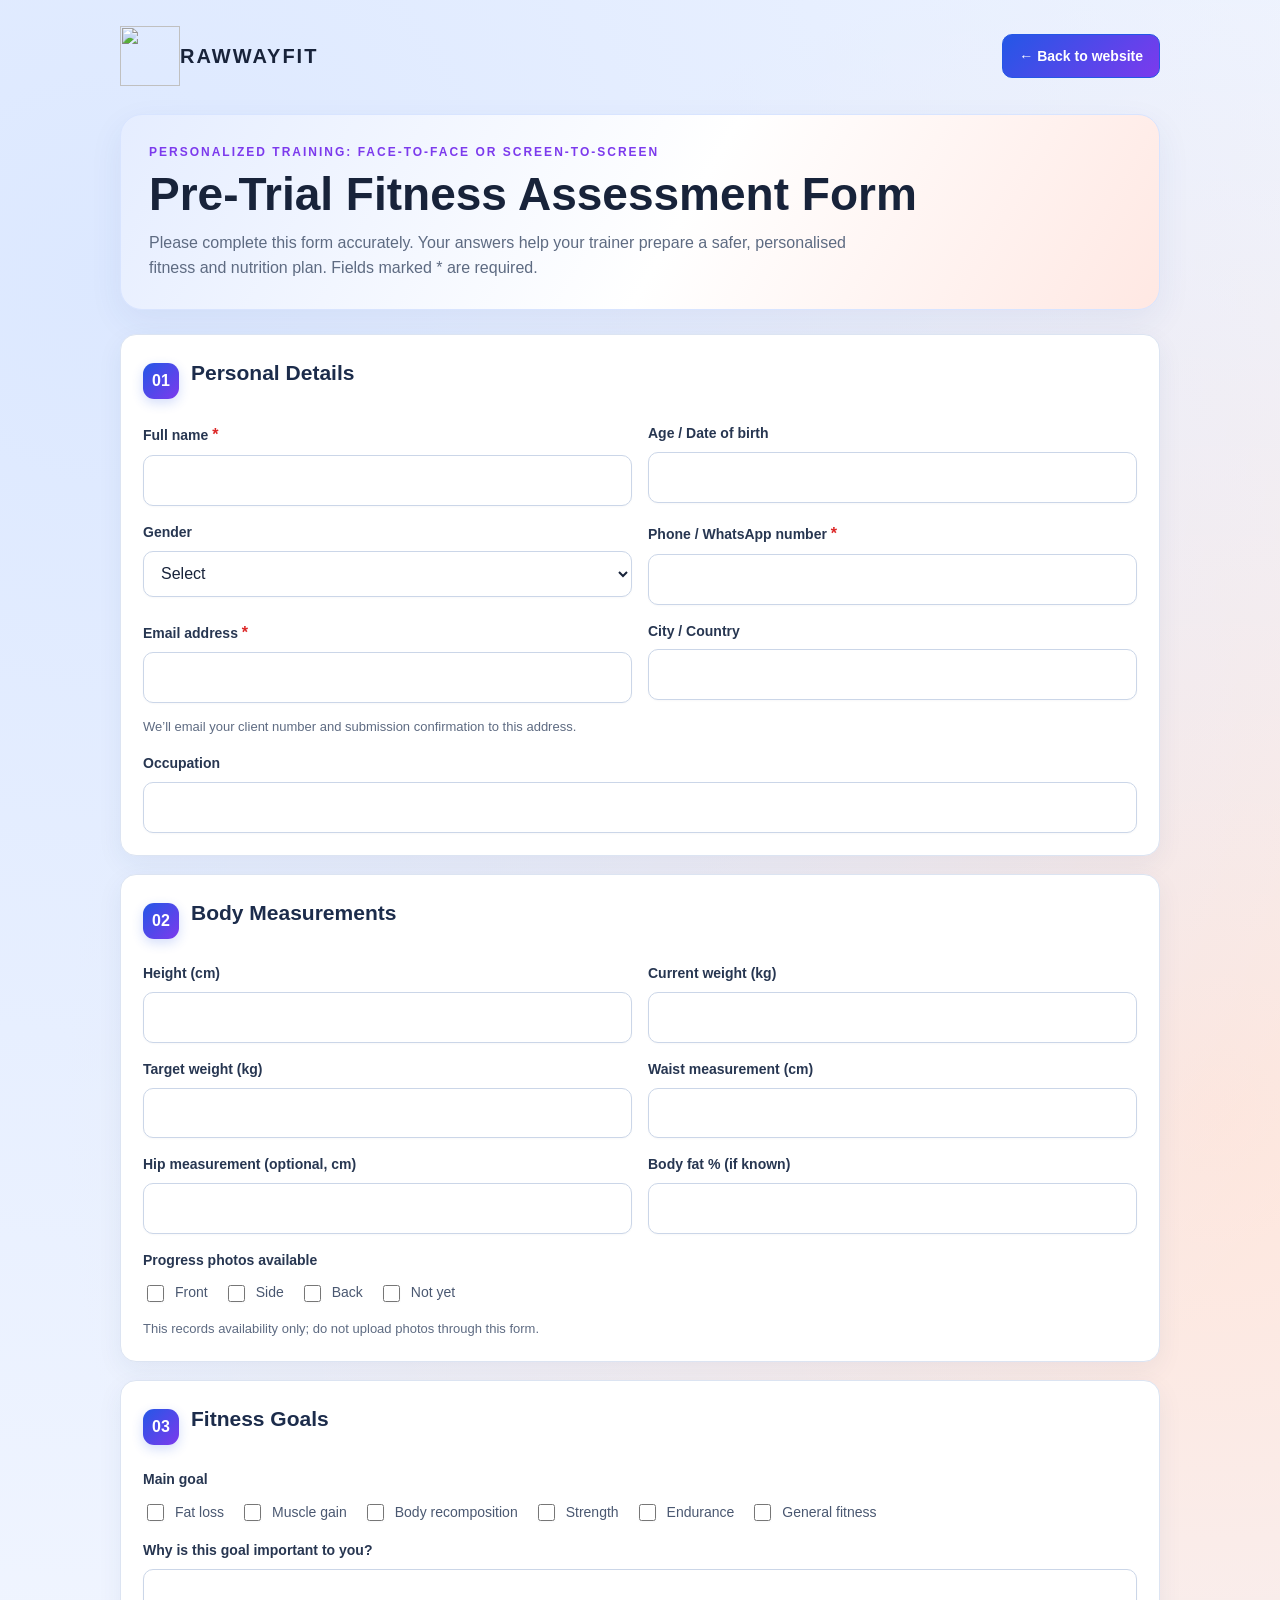
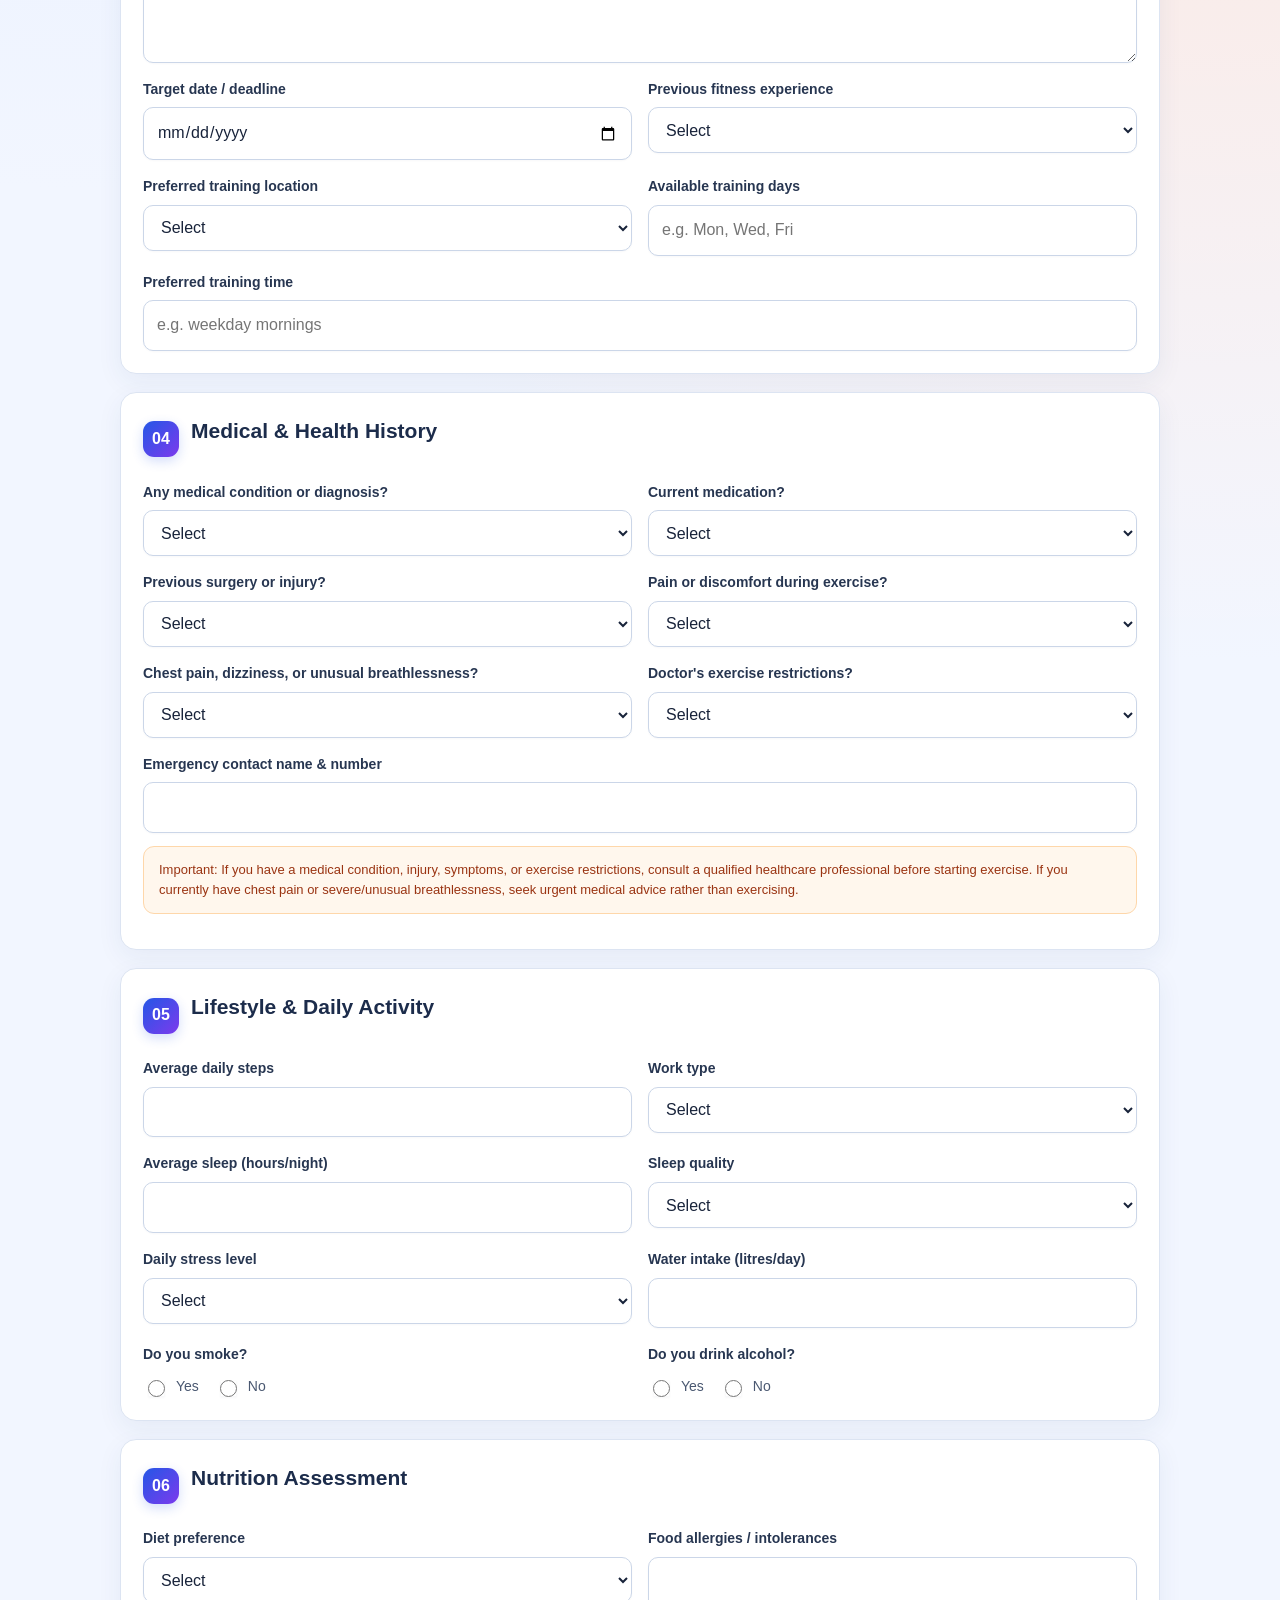
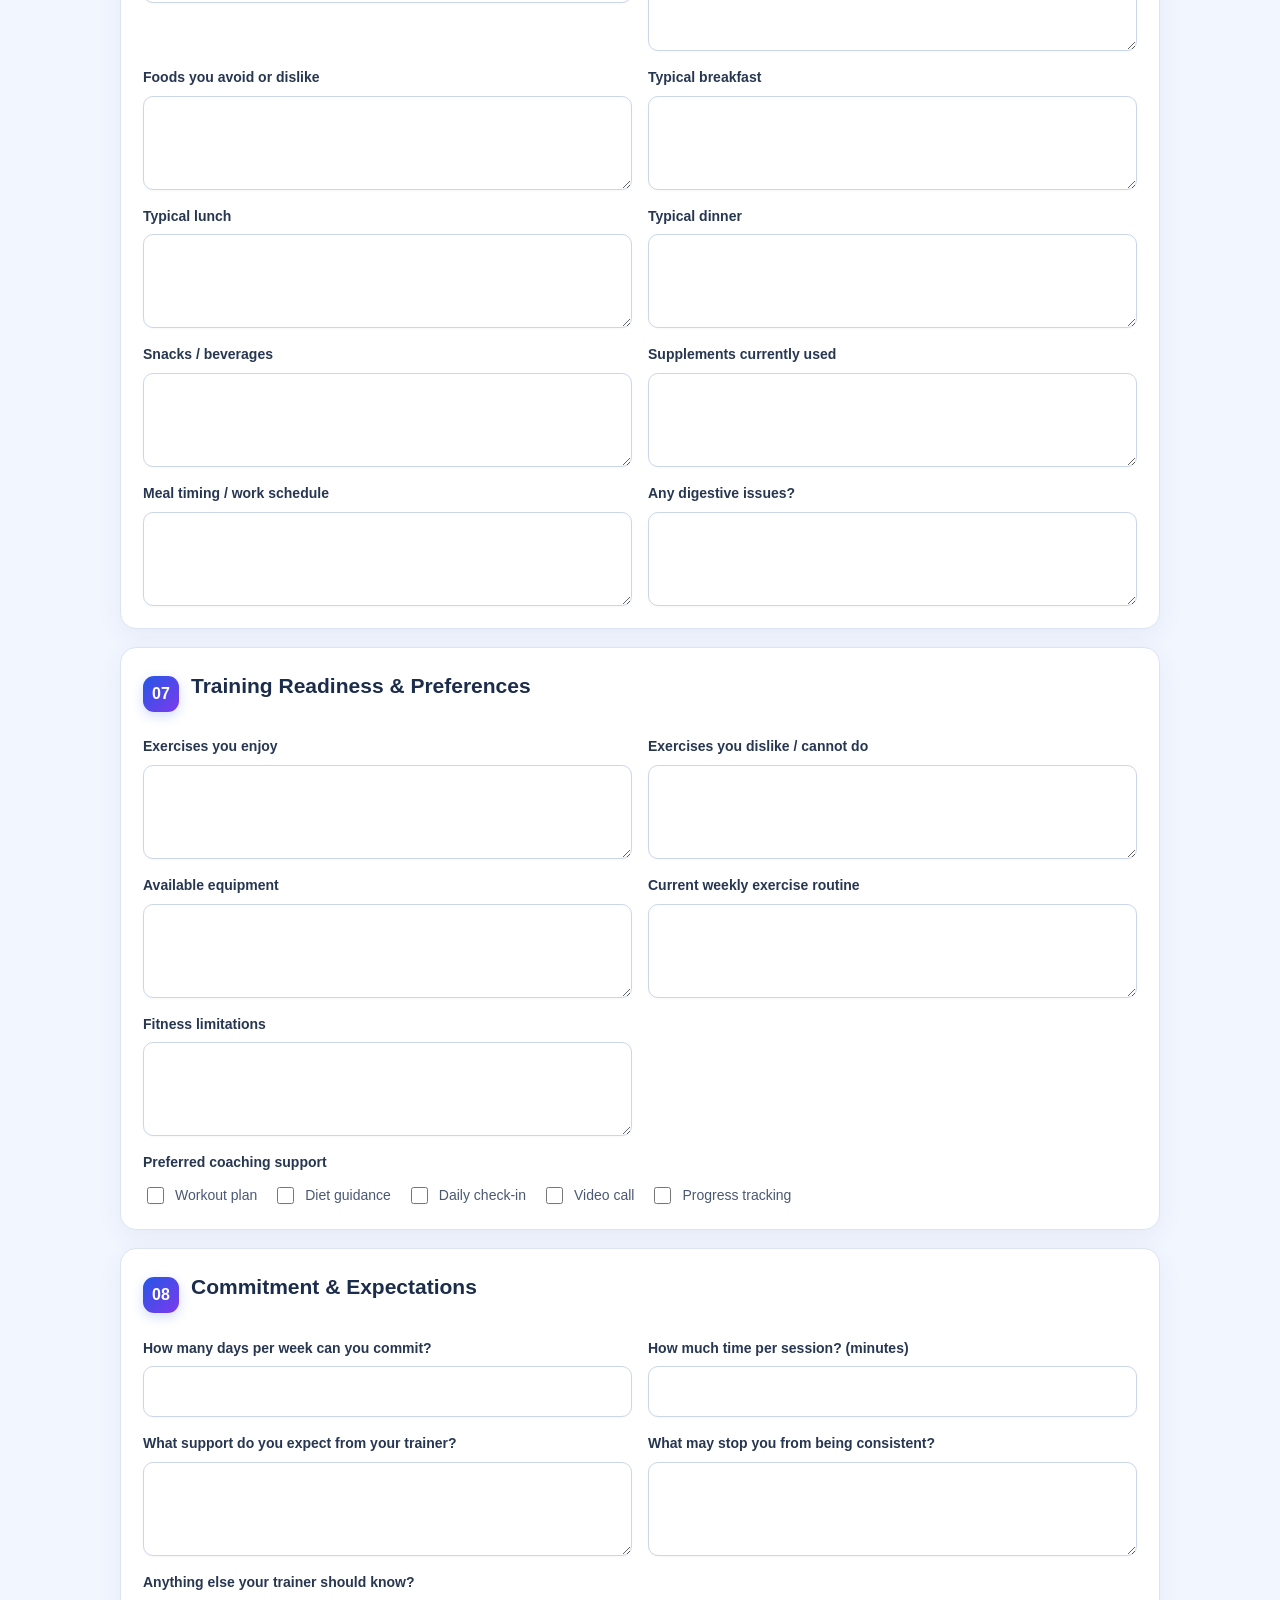
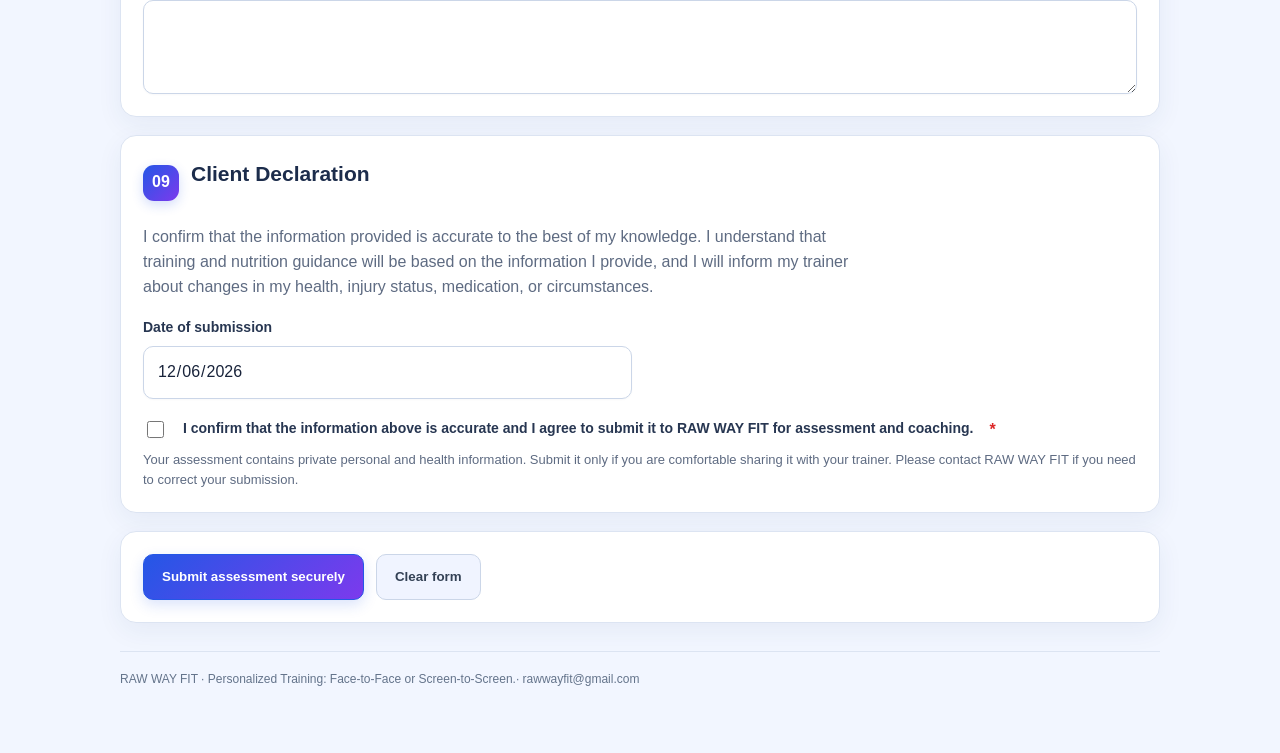
==== commit 3cd1d459: "v3.0.1" ====
--- a/assessment.html
+++ b/assessment.html
@@ -15,7 +15,9 @@
       <img src="https://raw.githubusercontent.com/rawwayfit/RWF-Photos/refs/heads/main/logo/main_logo.png" alt="" width="200" height="60">
       <span class="rw-brand-name">RAWWAYFIT</span>
     </a>
-    <a class="rw-navlink" href="index.html">← Back to website</a>
+    <div class="rw-top-actions">
+      <a class="rw-navlink" href="index.html">← Back to website</a>
+    </div>
   </header>
   <section class="rw-hero">
     <div class="rw-kicker">Personalized Training: Face-to-Face or Screen-to-Screen</div>
--- a/rawwayfit-theme.css
+++ b/rawwayfit-theme.css
@@ -553,6 +553,17 @@
   box-shadow: 0 8px 26px #203b6910;
 }
 
+.rw-home-theme .about-stats div {
+  transition: transform .2s ease, border-color .2s ease, background-color .2s ease, box-shadow .2s ease;
+}
+
+.rw-home-theme .about-stats div:hover {
+  transform: translateY(-5px);
+  border-color: #b7c8f5;
+  background: #f7f9ff;
+  box-shadow: 0 14px 30px #203b6926;
+}
+
 .rw-home-theme .about-stats span,
 .rw-home-theme .service-number,
 .rw-home-theme .contact-card span,
@@ -671,10 +682,10 @@
   margin-bottom: 20px;
   color: #0a192f;
   font-family: "Arial Black", Arial, Helvetica, sans-serif;
-  font-size: clamp(42px, 5vw, 66px);
+  font-size: clamp(54px, 6.2vw, 78px);
   font-weight: 900;
-  line-height: .91;
-  letter-spacing: -2.2px;
+  line-height: .94;
+  letter-spacing: -2.6px;
   text-transform: uppercase;
 }
 
@@ -739,7 +750,7 @@
   overflow: hidden;
   border: 1px solid #e1e5e9;
   border-radius: 18px;
-  background: #e6e8ea;
+  background: transparent;
   box-shadow: 0 18px 42px #0a192f1a;
   isolation: isolate;
 }
@@ -750,6 +761,137 @@
   max-height: none;
   object-fit: cover;
   object-position: 50% 18%;
+}
+
+@media (min-width: 1001px) {
+  .rw-home-theme .nav-container {
+    min-height: 58px;
+  }
+
+  .rw-home-theme .hero {
+    align-items: stretch;
+  }
+
+  .rw-home-theme #home.hero {
+    min-height: min(690px, calc(100svh - 58px));
+    padding: 0;
+  }
+
+  .rw-home-theme #home .hero-grid {
+    width: min(1180px, 88%);
+    min-height: min(690px, calc(100svh - 58px));
+    grid-template-columns: minmax(0, 1.25fr) minmax(0, .75fr);
+    gap: clamp(24px, 3vw, 36px);
+  }
+
+  .rw-home-theme #home .hero-content {
+    width: 100%;
+    max-width: none;
+    text-align: left;
+  }
+
+  .rw-home-theme #home h1,
+  .rw-home-theme #home .hero-text {
+    max-width: none;
+  }
+
+  .rw-home-theme #home h1 {
+    font-size: clamp(62px, 7.2vw, 88px);
+    line-height: .94;
+    letter-spacing: -2.8px;
+  }
+
+  .rw-home-theme #home .hero-image {
+    align-self: stretch;
+    width: auto;
+    height: auto;
+    margin-right: calc((min(1180px, 88vw) - 100vw) / 2);
+    border: 0;
+    border-radius: 0;
+    box-shadow: none;
+  }
+}
+
+@media (max-width: 1000px) and (min-width: 861px) {
+  .rw-home-theme .header .nav-container {
+    min-height: 55px;
+  }
+
+  .rw-home-theme .logo img {
+    width: 40px;
+    height: 40px;
+  }
+
+  .rw-home-theme .logo-name {
+    font-size: 17px;
+    letter-spacing: 1px;
+  }
+
+  .rw-home-theme .desktop-nav {
+    display: flex;
+    gap: clamp(7px, 1vw, 10px);
+  }
+
+  .rw-home-theme .desktop-nav a {
+    font-size: clamp(8px, 1vw, 9px);
+    letter-spacing: 0;
+    white-space: nowrap;
+  }
+
+  .rw-home-theme .desktop-nav a.nav-assessment {
+    padding: 7px 9px;
+  }
+
+  .rw-home-theme .menu-toggle,
+  .rw-home-theme .mobile-menu {
+    display: none;
+  }
+
+  .rw-home-theme #home.hero {
+    min-height: calc(100svh - 55px);
+    padding: 0;
+  }
+
+  .rw-home-theme #home .hero-grid {
+    width: min(1180px, 88%);
+    min-height: calc(100svh - 55px);
+    grid-template-columns: minmax(0, 1.15fr) minmax(0, .85fr);
+    gap: clamp(24px, 4vw, 36px);
+  }
+
+  .rw-home-theme #home .hero-content {
+    width: 100%;
+    max-width: 100%;
+    text-align: left;
+  }
+
+  .rw-home-theme #home h1,
+  .rw-home-theme #home .hero-text {
+    max-width: none;
+  }
+
+  .rw-home-theme #home .hero-text {
+    margin-left: 0;
+    margin-right: 0;
+  }
+
+  .rw-home-theme #home .hero-buttons {
+    justify-content: flex-start;
+  }
+
+  .rw-home-theme #home h1 {
+    font-size: clamp(52px, 6.2vw, 66px);
+  }
+
+  .rw-home-theme #home .hero-image {
+    align-self: stretch;
+    width: auto;
+    height: auto;
+    margin-right: calc((min(1180px, 88vw) - 100vw) / 2);
+    border: 0;
+    border-radius: 0;
+    box-shadow: none;
+  }
 }
 
 .rw-home-theme .hero-image-caption {
@@ -1050,7 +1192,139 @@
 }
 
 .rw-admin-theme .login-card {
-  padding: 36px;
+  width: min(100%, 480px);
+  padding: clamp(24px, 5vw, 40px);
+}
+
+.rw-admin-theme #passwordRecoveryScreen .login-card {
+  width: min(100%, 480px);
+}
+
+.rw-admin-theme .login-wrapper {
+  display: flex;
+  align-items: center;
+  justify-content: center;
+  min-height: 100vh;
+  min-height: 100svh;
+  padding: 28px 16px;
+}
+
+.rw-admin-theme .admin-login-brand {
+  display: flex;
+  align-items: center;
+  gap: 0;
+  margin-bottom: 26px;
+}
+
+.rw-admin-theme .admin-login-brand img {
+  display: block;
+  width: 60px;
+  height: 60px;
+  object-fit: contain;
+}
+
+.rw-admin-theme .admin-login-brand span {
+  color: var(--rw-text);
+  font-size: 20px;
+  font-weight: 900;
+  letter-spacing: 2px;
+  line-height: 1;
+}
+
+.rw-admin-theme .admin-login-kicker {
+  margin-bottom: 7px;
+  color: var(--rw-blue);
+  font-size: 12px;
+  font-weight: 800;
+  letter-spacing: 1.5px;
+  text-transform: uppercase;
+}
+
+.rw-admin-theme .login-card h1 {
+  margin-bottom: 9px;
+  font-size: clamp(26px, 5vw, 32px);
+  line-height: 1.15;
+  letter-spacing: -.6px;
+}
+
+.rw-admin-theme .login-card .subtitle {
+  margin-bottom: 26px;
+  font-size: 15px;
+  line-height: 1.5;
+  opacity: 1;
+}
+
+.rw-admin-theme .login-card form {
+  width: 100%;
+}
+
+.rw-admin-theme .login-card .form-group {
+  margin-bottom: 18px;
+}
+
+.rw-admin-theme .login-card .form-group label {
+  margin-bottom: 7px;
+  color: #273651;
+  font-size: 13px;
+  letter-spacing: .2px;
+  opacity: 1;
+}
+
+.rw-admin-theme .login-card .form-group input {
+  width: 100%;
+  min-height: 48px;
+  padding: 12px 13px;
+}
+
+.rw-admin-theme .login-actions {
+  grid-template-columns: 1fr;
+  gap: 10px;
+  margin-top: 22px;
+}
+
+.rw-admin-theme .login-actions button {
+  width: 100%;
+  min-height: 48px;
+  font-size: 14px;
+  font-weight: 800;
+}
+
+.rw-admin-theme .admin-forgot-password {
+  display: block;
+  width: auto;
+  min-height: 0;
+  margin: 14px 0 0 auto;
+  padding: 2px 0;
+  border: 0;
+  border-radius: 4px;
+  background: transparent;
+  color: var(--rw-blue);
+  font-size: 14px;
+  font-weight: 700;
+  letter-spacing: 0;
+  text-align: right;
+  text-decoration: underline;
+  text-underline-offset: 3px;
+  cursor: pointer;
+}
+
+.rw-admin-theme .admin-forgot-password:hover {
+  border-color: transparent;
+  background: transparent;
+  color: var(--rw-purple);
+}
+
+.rw-admin-theme .admin-forgot-password:focus-visible {
+  outline: 3px solid #2457e666;
+  outline-offset: 3px;
+}
+
+.rw-admin-theme .login-message {
+  min-height: 24px;
+  margin-top: 16px;
+  color: var(--rw-muted);
+  font-size: 13px;
+  overflow-wrap: anywhere;
 }
 
 .rw-admin-theme a.stat-card {
@@ -1194,7 +1468,7 @@
   box-shadow: 0 10px 40px #203b6926;
 }
 
-@media (max-width: 1000px) {
+@media (max-width: 700px) {
   .rw-home-theme #home.hero {
     min-height: auto;
     padding: 54px 0 62px;
@@ -1202,12 +1476,25 @@
 
   .rw-home-theme #home .hero-grid {
     grid-template-columns: minmax(0, 1fr);
-    gap: 32px;
+    gap: 0;
+  }
+
+  .rw-home-theme #home .hero-image {
+    order: -1;
+    border: 0;
+    border-radius: 0;
+    background: transparent;
+    box-shadow: none;
   }
 
   .rw-home-theme #home .hero-content {
     max-width: 680px;
-    text-align: left;
+    text-align: center;
+  }
+
+  .rw-home-theme #home .hero-eyebrow {
+    margin-left: auto;
+    margin-right: auto;
   }
 
   .rw-home-theme #home h1 {
@@ -1215,18 +1502,68 @@
   }
 
   .rw-home-theme #home .hero-text {
-    margin-left: 0;
-    margin-right: 0;
+    margin-left: auto;
+    margin-right: auto;
   }
 
   .rw-home-theme #home .hero-buttons {
-    justify-content: flex-start;
+    align-items: center;
+    justify-content: center;
+  }
+
+  .rw-home-theme #home .hero-buttons .primary-button {
+    text-align: center;
   }
 
   .rw-home-theme #home .hero-image {
     width: min(100%, 680px);
     height: clamp(400px, 58vw, 500px);
     justify-self: center;
+  }
+}
+
+@media (max-width: 860px) and (min-width: 701px) {
+  .rw-home-theme #home.hero {
+    min-height: auto;
+    padding: 48px 0 56px;
+  }
+
+  .rw-home-theme #home .hero-grid {
+    width: min(1180px, 92%);
+    min-height: 0;
+    grid-template-columns: minmax(0, 1fr);
+    gap: 32px;
+  }
+
+  .rw-home-theme #home .hero-content {
+    max-width: 680px;
+    text-align: left;
+  }
+
+  .rw-home-theme #home h1 {
+    font-size: clamp(48px, 6.5vw, 62px);
+    line-height: .96;
+    letter-spacing: -2px;
+  }
+
+  .rw-home-theme #home .hero-text {
+    max-width: 520px;
+    margin-left: 0;
+    margin-right: 0;
+  }
+
+  .rw-home-theme #home .hero-buttons {
+    justify-content: flex-start;
+  }
+
+  .rw-home-theme #home .hero-image {
+    width: min(100%, 680px);
+    height: clamp(320px, 58vw, 500px);
+    justify-self: center;
+    margin: 0;
+    border: 1px solid #e1e5e9;
+    border-radius: 18px;
+    box-shadow: 0 18px 42px #0a192f1a;
   }
 }
 
@@ -1443,7 +1780,7 @@
   }
 
   .rw-home-theme #home .hero-grid {
-    gap: 22px;
+    gap: 0;
   }
 
   .rw-home-theme #home .hero-eyebrow {
@@ -1498,8 +1835,11 @@
   .rw-home-theme #home .hero-image {
     width: 100%;
     height: auto;
-    aspect-ratio: 4 / 3;
-    border-radius: 16px;
+    aspect-ratio: 1;
+  }
+
+  .rw-home-theme #home .hero-image img {
+    object-fit: contain;
   }
 
   .rw-home-theme #services {
@@ -1688,8 +2028,21 @@
   }
 
   .rw-admin-theme .login-card {
-    padding: 28px 22px;
+    padding: 25px 20px;
     border-radius: 16px;
+  }
+
+  .rw-admin-theme .admin-login-brand {
+    margin-bottom: 22px;
+  }
+
+  .rw-admin-theme .admin-login-brand img {
+    width: 52px;
+    height: 52px;
+  }
+
+  .rw-admin-theme .admin-login-brand span {
+    font-size: 18px;
   }
 
   .rw-admin-theme .header-actions button {
@@ -1731,3 +2084,100 @@
     max-width: 110px;
   }
 }
+
+@media (max-device-width: 700px) {
+  .rw-home-theme .desktop-nav {
+    display: none;
+  }
+
+  .rw-home-theme .menu-toggle {
+    display: flex;
+  }
+
+  .rw-home-theme #home.hero {
+    min-height: auto;
+    padding: 28px 0 34px;
+  }
+
+  .rw-home-theme #home .hero-grid {
+    width: min(1180px, 92%);
+    min-height: 0;
+    grid-template-columns: minmax(0, 1fr);
+    gap: 0;
+  }
+
+  .rw-home-theme #home .hero-image {
+    order: -1;
+    width: 100%;
+    height: auto;
+    aspect-ratio: 1;
+    justify-self: center;
+    border: 0;
+    border-radius: 0;
+    background: transparent;
+    box-shadow: none;
+  }
+
+  .rw-home-theme #home .hero-image img {
+    object-fit: contain;
+  }
+
+  .rw-home-theme #home .hero-content {
+    width: 100%;
+    max-width: none;
+    text-align: center;
+  }
+
+  .rw-home-theme #home .hero-eyebrow {
+    margin-right: auto;
+    margin-left: auto;
+  }
+
+  .rw-home-theme #home h1 {
+    max-width: none;
+    margin-bottom: 16px;
+    font-size: clamp(35px, 9.4vw, 40px);
+    line-height: .98;
+    letter-spacing: -1.4px;
+  }
+
+  .rw-home-theme #home h1 span {
+    margin-top: 5px;
+  }
+
+  .rw-home-theme #home .hero-text {
+    max-width: 520px;
+    margin: 0 auto 20px;
+    font-size: 14px;
+  }
+
+  .rw-home-theme #home .hero-buttons {
+    align-items: center;
+    justify-content: center;
+    width: 100%;
+  }
+
+  .rw-home-theme #home .hero-buttons .primary-button {
+    width: 100%;
+    max-width: 100%;
+    min-height: 54px;
+    justify-content: center;
+    text-align: center;
+  }
+}
+
+.rw-home-theme button:not(:disabled),
+.rw-admin-theme button:not(:disabled),
+.rw-home-theme .button {
+  transition: transform .2s ease, background-color .2s ease, border-color .2s ease, color .2s ease;
+}
+
+.rw-home-theme button:not(:disabled):hover,
+.rw-admin-theme button:not(:disabled):hover,
+.rw-home-theme .button:hover {
+  transform: translateY(-2px);
+}
+
+.rw-home-theme #certifications .certificate-carousel > .carousel-button:hover:not(:disabled) {
+  transform: translateY(calc(-50% - 2px));
+}
--- a/rawwayfit-app.css
+++ b/rawwayfit-app.css
@@ -12,7 +12,7 @@
 .rw-brand img { display:block; width:60px; height:60px; object-fit:contain; object-position:left center; }
 .rw-brand .rw-brand-name { color:var(--rw-text); font-size:20px; line-height:1; letter-spacing:2px; white-space:nowrap; }
 .rw-brand span { color:var(--rw-red); }
-.rw-navlink { display:inline-flex; align-items:center; justify-content:center; min-height:44px; padding:10px 16px; border:1px solid var(--rw-blue); border-radius:10px; background:linear-gradient(135deg,var(--rw-blue),var(--rw-purple)); color:#fff; font-size:14px; font-weight:700; line-height:1.2; text-decoration:none; box-shadow:0 5px 14px #2457e62b; transition:filter .2s ease, transform .2s ease; }
+.rw-navlink { display:inline-flex; align-items:center; justify-content:center; min-height:44px; padding:10px 16px; border:1px solid var(--rw-blue); border-radius:10px; background:linear-gradient(135deg,var(--rw-blue),var(--rw-purple)); color:#fff; font-size:14px; font-weight:700; line-height:1.2; text-decoration:none; box-shadow:none; transition:filter .2s ease, transform .2s ease; }
 .rw-navlink:hover { color:#fff; filter:brightness(.96); transform:translateY(-1px); }
 .rw-navlink:focus-visible { outline:3px solid #2457e666; outline-offset:3px; }
 .rw-stat-grid { display:grid; grid-template-columns:repeat(4,minmax(0,1fr)); gap:14px; margin:18px 0; }
@@ -54,6 +54,9 @@
 .rw-btn.secondary { background:#f0f4ff; color:#334155; border-color:#cbd6e8; box-shadow:none; }
 .rw-btn.danger { background:#b91c1c; color:#fff; border-color:#991b1b; box-shadow:none; }
 .rw-btn:disabled { opacity:.6; cursor:wait; }
+.rw-password-reset-link { justify-self:start; width:auto; min-height:0; padding:2px 0; border:0; background:transparent; color:var(--rw-blue); font:700 14px/1.4 Arial,Helvetica,sans-serif; text-align:left; text-decoration:underline; text-underline-offset:3px; cursor:pointer; }
+.rw-password-reset-link:hover { color:var(--rw-purple); }
+.rw-password-reset-link:focus-visible { outline:3px solid #2457e666; outline-offset:3px; border-radius:3px; }
 .rw-actions { display:flex; gap:12px; align-items:center; flex-wrap:wrap; }
 .rw-message { margin:14px 0 0; color:var(--rw-muted); }
 .rw-message.error { color:#b91c1c; }
@@ -77,6 +80,8 @@
 .rw-detail-value { white-space:pre-wrap; overflow-wrap:anywhere; }
 .rw-hidden { display:none !important; }
 .rw-footer { color:#64748b; border-top:1px solid var(--rw-line); margin-top:28px; padding-top:18px; font-size:12px; }
+.rw-shell button:not(:disabled) { transition:transform .2s ease, background-color .2s ease, border-color .2s ease, color .2s ease; }
+.rw-shell button:not(:disabled):hover { transform:translateY(-2px); }
 @media (max-width:700px) { .rw-grid,.rw-dashboard-grid { grid-template-columns:1fr; } .rw-card { padding:16px; } .rw-hero { padding:21px; } .rw-top { align-items:flex-start; flex-direction:column; } .rw-top-actions { justify-content:flex-start; flex-wrap:nowrap; gap:8px; width:100%; } .rw-top-actions > .rw-btn,.rw-top-actions > .rw-navlink { flex:0 1 auto; width:auto; padding:10px 12px; white-space:nowrap; } .rw-stat-grid { grid-template-columns:repeat(2,minmax(0,1fr)); gap:9px; margin:14px 0; } .rw-stat-card { min-height:94px; padding:13px; gap:10px; border-radius:13px; } .rw-stat-card span { font-size:12px; } .rw-stat-card strong { font-size:26px; } .rw-client-pagination { display:grid; grid-template-columns:1fr auto 1fr; gap:8px; } .rw-client-pagination > .rw-btn { min-height:44px; padding:8px; } }
 
 /* Responsive layout improvements for phones and tablets */
@@ -124,3 +129,144 @@
   .rw-options { gap: 10px 12px; }
   .rw-table { min-width: 560px; }
 }
+
+@media (max-width: 700px) {
+  .rw-top {
+    flex-direction: row;
+    align-items: center;
+    justify-content: space-between;
+  }
+
+  .rw-brand {
+    min-width: 0;
+  }
+
+  .rw-brand img {
+    width: 36px;
+    height: 36px;
+  }
+
+  .rw-brand .rw-brand-name {
+    font-size: 14px;
+    letter-spacing: .5px;
+  }
+
+  .rw-top-actions {
+    width: auto;
+    max-width: 60%;
+    justify-content: flex-end;
+    flex-wrap: wrap;
+    gap: 6px;
+  }
+
+  .rw-top-actions > .rw-navlink,
+  .rw-top-actions > .rw-btn {
+    flex: 0 1 auto;
+    width: auto;
+    min-height: 42px;
+    padding: 8px 9px;
+    font-size: 12px;
+  }
+
+  .rw-top-actions > .rw-navlink {
+    min-height: 40px;
+    padding: 8px 9px;
+    font-size: 10px;
+  }
+}
+
+@media (max-width: 700px) {
+  .rw-trainer-top {
+    display: grid;
+    grid-template-columns: minmax(0, 1fr) auto;
+    align-items: center;
+    gap: 8px;
+  }
+
+  .rw-trainer-top .rw-brand {
+    grid-column: 1;
+    grid-row: 1;
+  }
+
+  .rw-trainer-top .rw-top-actions {
+    display: contents;
+  }
+
+  .rw-trainer-top .rw-navlink {
+    grid-column: 2;
+    grid-row: 1;
+    justify-self: end;
+    min-height: 40px;
+    padding: 8px 9px;
+    font-size: 10px;
+  }
+
+  .rw-trainer-top .rw-trainer-session-actions {
+    grid-column: 1 / -1;
+    grid-row: 2;
+    display: grid;
+    grid-template-columns: repeat(2, minmax(0, 1fr));
+    gap: 6px;
+    width: 100%;
+  }
+
+  .rw-trainer-top .rw-trainer-session-actions > .rw-btn {
+    min-height: 42px;
+    padding: 9px 12px;
+    font-size: 10px;
+    width: 100%;
+  }
+}
+
+.rw-trainer-top #refreshAssessmentsButton {
+  background: #f1f5f9;
+  border-color: #cbd6e8;
+  color: #334155;
+  box-shadow: none;
+}
+
+.rw-trainer-top #signOutButton {
+  background: #b91c1c;
+  border-color: #991b1b;
+  color: #fff;
+  box-shadow: none;
+}
+
+.rw-trainer-top #refreshAssessmentsButton:hover {
+  background: #e2e8f0;
+}
+
+.rw-trainer-top #signOutButton:hover {
+  background: #991b1b;
+}
+
+.rw-trainer-top .rw-trainer-session-actions {
+  display: flex;
+  align-items: center;
+  gap: 10px;
+}
+
+.rw-trainer-top .rw-trainer-session-actions > .rw-btn {
+  font-size: 13px;
+  line-height: 1.2;
+}
+
+.rw-trainer-top .rw-navlink:hover {
+  background: linear-gradient(135deg, var(--rw-blue), var(--rw-purple));
+  filter: brightness(.96);
+}
+
+@media (max-width: 700px) {
+  .rw-trainer-top .rw-trainer-session-actions {
+    display: grid;
+  }
+
+  .rw-trainer-top .rw-trainer-session-actions > .rw-btn {
+    font-size: 10px;
+    line-height: 1.2;
+  }
+
+  .rw-trainer-top .rw-trainer-session-actions.rw-hidden {
+    display: none;
+  }
+}
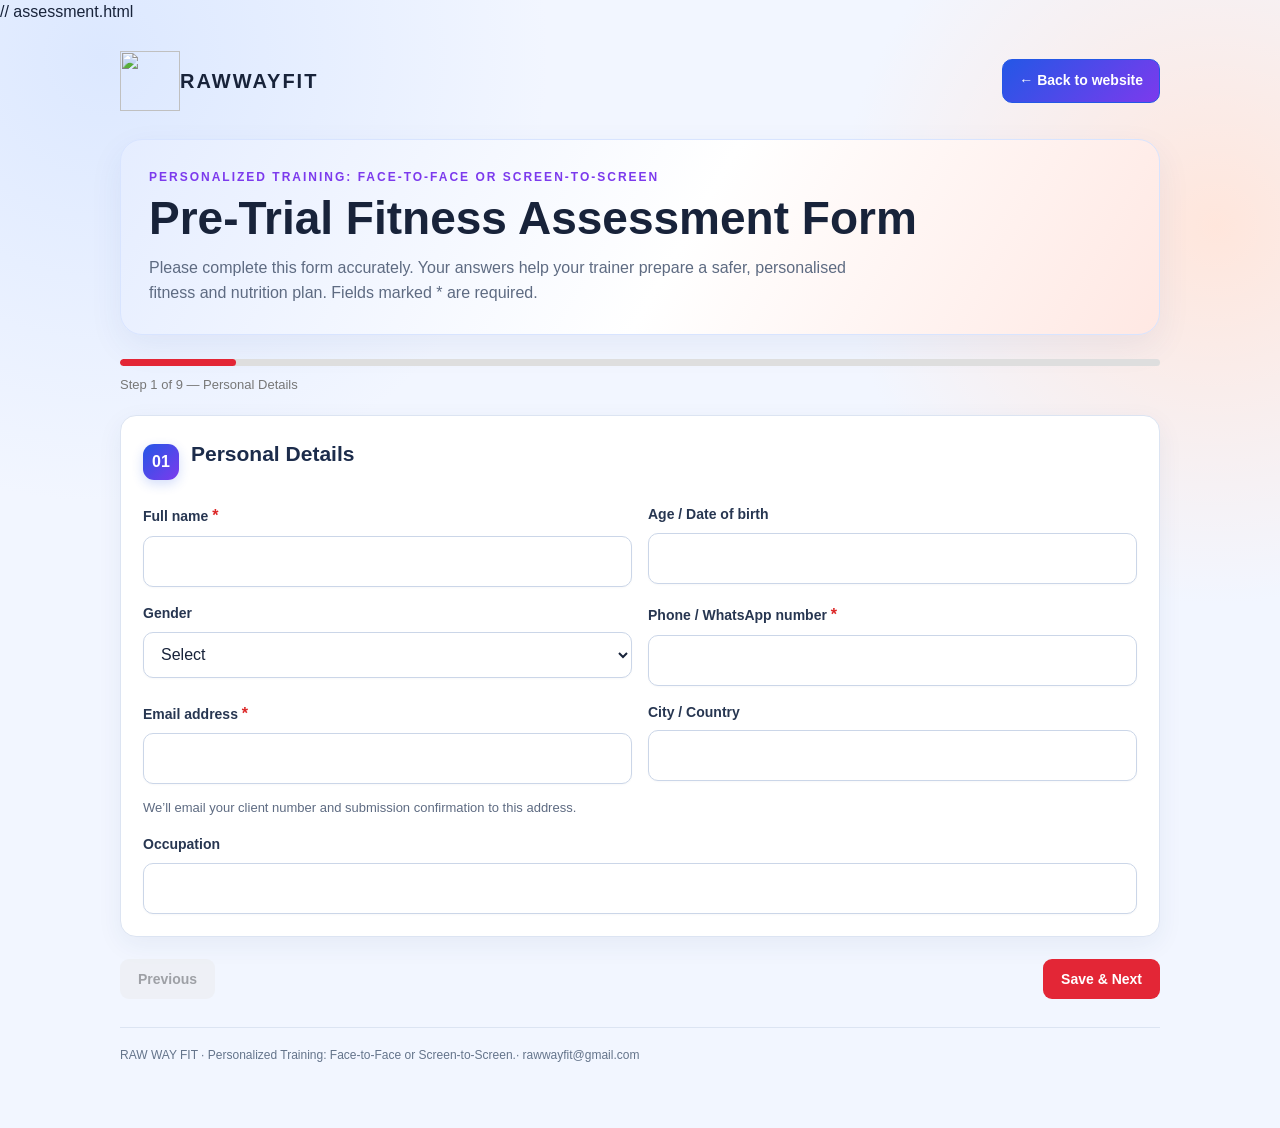
==== commit 0ea620d4: "Improve assessment wizard and review popup styling" ====
--- a/assessment.html
+++ b/assessment.html
@@ -1,12 +1,14 @@
+// assessment.html
 <!doctype html>
 <html lang="en">
 <head>
   <meta charset="utf-8">
   <meta name="viewport" content="width=device-width, initial-scale=1">
   <meta name="robots" content="noindex,nofollow">
-  <title>Pre-Trial Fitness Assessment Form | RAW WAY FIT</title>
+  <title>Pre-Trial Fitness Assessment Form | RAWWAYFIT</title>
   <link rel="stylesheet" href="rawwayfit-theme.css">
   <link rel="stylesheet" href="rawwayfit-app.css">
+  <link rel="icon" type="image/png" href="https://wwsiwomvwfqrjufgyfgp.supabase.co/storage/v1/object/public/images/favicon-img/favicon-03.png">
 </head>
 <body>
 <main class="rw-shell">
@@ -173,5 +175,622 @@
 <script src="https://cdn.jsdelivr.net/npm/@supabase/supabase-js@2"></script>
 <script src="rawwayfit-config.js"></script>
 <script src="assessment.js"></script>
+<script>
+(() => {
+  "use strict";
+
+  const form = document.getElementById("assessmentForm");
+  if (!form || form.dataset.rwWizardReady === "true") return;
+  form.dataset.rwWizardReady = "true";
+
+  const steps = Array.from(
+    form.querySelectorAll(":scope > section.rw-card")
+  );
+
+  if (!steps.length) return;
+
+  const submitCard = Array.from(form.children).find(
+    el => el.querySelector("#submitButton")
+  );
+
+  const submitButton = document.getElementById("submitButton");
+  if (!submitButton) return;
+
+  let currentStep = 0;
+  let confirmedSubmission = false;
+
+  // ---------- Styles ----------
+  const style = document.createElement("style");
+  style.textContent = `
+    .rw-wizard-progress {
+      margin: 0 0 22px;
+    }
+
+    .rw-progress-track {
+      width: 100%;
+      height: 7px;
+      overflow: hidden;
+      border-radius: 20px;
+      background: #dedede;
+    }
+
+    .rw-progress-fill {
+      height: 100%;
+      width: 0;
+      background: #e32636;
+      border-radius: inherit;
+      transition: width .25s ease;
+    }
+
+    .rw-progress-label {
+      margin-top: 9px;
+      color: #777;
+      font-size: 13px;
+    }
+
+    .rw-wizard-controls {
+      display: flex;
+      justify-content: space-between;
+      align-items: center;
+      gap: 12px;
+      flex-wrap: wrap;
+      margin: 22px 0;
+    }
+
+    .rw-wizard-controls button,
+    .rw-review-dialog button {
+      border: 0;
+      border-radius: 9px;
+      padding: 12px 18px;
+      font-size: 14px;
+      font-weight: 700;
+      cursor: pointer;
+      transition: opacity .2s ease, transform .2s ease;
+    }
+
+    .rw-wizard-controls button:hover,
+    .rw-review-dialog button:hover {
+      opacity: .88;
+      transform: translateY(-1px);
+    }
+
+    .rw-wizard-controls button:disabled {
+      opacity: .4;
+      cursor: not-allowed;
+      transform: none;
+    }
+
+    .rw-wizard-primary {
+      background: #e32636;
+      color: #fff;
+    }
+
+    .rw-wizard-secondary {
+      background: #e9e9e9;
+      color: #222;
+    }
+
+    /* Popup overlay */
+    .rw-review-modal {
+      position: fixed;
+      inset: 0;
+      z-index: 99999;
+      display: none;
+      align-items: center;
+      justify-content: center;
+      padding: 18px;
+      background: rgba(0, 0, 0, .68);
+      box-sizing: border-box;
+    }
+
+    .rw-review-modal.rw-modal-open {
+      display: flex;
+    }
+
+    /* White popup panel */
+    .rw-review-dialog {
+      position: relative;
+      width: min(760px, 100%);
+      max-height: 88vh;
+      overflow-y: auto;
+      background: #fff;
+      color: #222;
+      border-radius: 18px;
+      padding: 26px;
+      box-shadow: 0 22px 70px rgba(0, 0, 0, .28);
+      box-sizing: border-box;
+    }
+
+    .rw-review-header {
+      display: flex;
+      justify-content: space-between;
+      align-items: flex-start;
+      gap: 14px;
+      padding-bottom: 18px;
+      margin-bottom: 18px;
+      border-bottom: 1px solid #e8e8e8;
+    }
+
+    .rw-review-title {
+      margin: 0;
+      color: #171717;
+      font-size: clamp(22px, 4vw, 29px);
+      line-height: 1.25;
+    }
+
+    .rw-review-subtitle {
+      margin: 8px 0 0;
+      color: #666;
+      font-size: 14px;
+      line-height: 1.5;
+    }
+
+    .rw-review-close {
+      flex: 0 0 auto;
+      width: 38px;
+      height: 38px;
+      padding: 0 !important;
+      border-radius: 50% !important;
+      background: #f0f0f0;
+      color: #222;
+      font-size: 23px !important;
+      line-height: 1;
+    }
+
+    .rw-review-section {
+      margin: 0 0 14px;
+      padding: 16px;
+      background: #f8f8f8;
+      border: 1px solid #e7e7e7;
+      border-radius: 12px;
+    }
+
+    .rw-review-section h3 {
+      margin: 0 0 12px;
+      color: #171717;
+      font-size: 16px;
+    }
+
+    .rw-review-row {
+      display: grid;
+      grid-template-columns: minmax(130px, .8fr) minmax(0, 1.2fr);
+      gap: 12px;
+      padding: 9px 0;
+      border-bottom: 1px solid #e9e9e9;
+      font-size: 14px;
+      line-height: 1.5;
+      overflow-wrap: anywhere;
+    }
+
+    .rw-review-row:last-child {
+      border-bottom: 0;
+      padding-bottom: 0;
+    }
+
+    .rw-review-question {
+      color: #666;
+      font-weight: 500;
+    }
+
+    .rw-review-answer {
+      color: #222;
+      font-weight: 600;
+      white-space: pre-wrap;
+    }
+
+    .rw-review-empty {
+      color: #777;
+      font-size: 14px;
+      font-style: italic;
+    }
+
+    .rw-review-actions {
+      position: sticky;
+      bottom: -26px;
+      display: flex;
+      justify-content: flex-end;
+      gap: 10px;
+      flex-wrap: wrap;
+      margin: 20px -26px -26px;
+      padding: 16px 26px;
+      background: #fff;
+      border-top: 1px solid #e8e8e8;
+    }
+
+    .rw-edit-button {
+      background: #ededed;
+      color: #222;
+    }
+
+    .rw-confirm-button {
+      background: #e32636;
+      color: #fff;
+    }
+
+    @media (max-width: 600px) {
+      .rw-review-dialog {
+        padding: 18px;
+        border-radius: 14px;
+        max-height: 92vh;
+      }
+
+      .rw-review-row {
+        grid-template-columns: 1fr;
+        gap: 4px;
+      }
+
+      .rw-review-actions {
+        bottom: -18px;
+        margin: 18px -18px -18px;
+        padding: 14px 18px;
+      }
+
+      .rw-review-actions button {
+        flex: 1 1 100%;
+      }
+    }
+  `;
+  document.head.appendChild(style);
+
+  // ---------- Progress bar ----------
+  const progress = document.createElement("div");
+  progress.className = "rw-wizard-progress";
+  progress.innerHTML = `
+    <div class="rw-progress-track">
+      <div class="rw-progress-fill"></div>
+    </div>
+    <div class="rw-progress-label" aria-live="polite"></div>
+  `;
+
+  form.insertBefore(progress, steps[0]);
+
+  const progressFill = progress.querySelector(".rw-progress-fill");
+  const progressLabel = progress.querySelector(".rw-progress-label");
+
+  // ---------- Navigation ----------
+  const controls = document.createElement("div");
+  controls.className = "rw-wizard-controls";
+  controls.innerHTML = `
+    <button type="button" class="rw-wizard-secondary" id="rwPrevious">
+      Previous
+    </button>
+    <button type="button" class="rw-wizard-primary" id="rwNext">
+      Save &amp; Next
+    </button>
+  `;
+
+  if (submitCard) {
+    form.insertBefore(controls, submitCard);
+    submitCard.style.display = "none";
+  } else {
+    form.appendChild(controls);
+  }
+
+  const previousButton = controls.querySelector("#rwPrevious");
+  const nextButton = controls.querySelector("#rwNext");
+
+  // ---------- Review modal ----------
+  const modal = document.createElement("div");
+  modal.className = "rw-review-modal";
+  modal.id = "rwReviewModal";
+  modal.setAttribute("role", "dialog");
+  modal.setAttribute("aria-modal", "true");
+  modal.setAttribute("aria-labelledby", "rwReviewTitle");
+
+  modal.innerHTML = `
+    <div class="rw-review-dialog">
+      <div class="rw-review-header">
+        <div>
+          <h2 class="rw-review-title" id="rwReviewTitle">
+            Review Your Assessment
+          </h2>
+          <p class="rw-review-subtitle">
+            Please check your answers before submitting your RAWWAYFIT assessment.
+          </p>
+        </div>
+        <button type="button" class="rw-review-close"
+          id="rwReviewClose" aria-label="Close review">&times;</button>
+      </div>
+
+      <div id="rwReviewContent"></div>
+
+      <div class="rw-review-actions">
+        <button type="button" class="rw-edit-button" id="rwEditAnswers">
+          Go Back &amp; Edit
+        </button>
+        <button type="button" class="rw-confirm-button" id="rwConfirmSubmit">
+          Confirm &amp; Submit
+        </button>
+      </div>
+    </div>
+  `;
+
+  document.body.appendChild(modal);
+
+  const reviewContent = modal.querySelector("#rwReviewContent");
+  const closeButton = modal.querySelector("#rwReviewClose");
+  const editButton = modal.querySelector("#rwEditAnswers");
+  const confirmButton = modal.querySelector("#rwConfirmSubmit");
+
+  // ---------- Helpers ----------
+  function getSectionTitle(section, index) {
+    const heading = section.querySelector("h1, h2, h3, h4, legend");
+    return heading
+      ? heading.textContent.trim()
+      : `Section ${index + 1}`;
+  }
+
+  function getFieldLabel(field) {
+    if (field.id) {
+      const label = Array.from(form.querySelectorAll("label"))
+        .find(item => item.htmlFor === field.id);
+      if (label) return label.textContent.trim();
+    }
+
+    const wrapper = field.closest(".rw-field");
+    const label = wrapper && wrapper.querySelector(
+      ".rw-label, label, legend"
+    );
+
+    if (label) return label.textContent.trim();
+
+    return field.name || field.id || "Answer";
+  }
+
+  function getFieldValue(field) {
+    if (field.type === "password" || field.type === "file") {
+      return field.type === "file"
+        ? Array.from(field.files || []).map(file => file.name).join(", ")
+        : "";
+    }
+
+    if (field.type === "checkbox") {
+      if (!field.checked) return "";
+      return field.value && field.value !== "on" ? field.value : "Yes";
+    }
+
+    if (field.type === "radio") {
+      return field.checked ? field.value : "";
+    }
+
+    if (field.tagName === "SELECT" && field.multiple) {
+      return Array.from(field.selectedOptions)
+        .map(option => option.textContent.trim())
+        .join(", ");
+    }
+
+    if (field.tagName === "SELECT") {
+      const option = field.selectedOptions[0];
+      return option ? option.textContent.trim() : "";
+    }
+
+    return String(field.value || "").trim();
+  }
+
+  function isHiddenField(field) {
+    return Boolean(
+      field.closest(".rw-hidden, [hidden], [aria-hidden='true']")
+    );
+  }
+
+  function buildReview() {
+    reviewContent.replaceChildren();
+
+    steps.forEach((section, index) => {
+      const sectionCard = document.createElement("div");
+      sectionCard.className = "rw-review-section";
+
+      const heading = document.createElement("h3");
+      heading.textContent = getSectionTitle(section, index);
+      sectionCard.appendChild(heading);
+
+      const fields = Array.from(section.querySelectorAll(
+        "input, select, textarea"
+      )).filter(field => {
+        if (["button", "submit", "reset", "hidden", "password"].includes(field.type)) {
+          return false;
+        }
+        if (field.disabled || isHiddenField(field)) return false;
+
+        // Avoid duplicate radio/checkbox rows.
+        if (field.type === "radio" || field.type === "checkbox") {
+          if (!field.name) return true;
+          const group = Array.from(section.querySelectorAll(
+            `input[name="${CSS.escape(field.name)}"]`
+          )).filter(item =>
+            !item.disabled && !isHiddenField(item)
+          );
+
+          return group[0] === field;
+        }
+
+        return true;
+      });
+
+      let rowCount = 0;
+      const handledGroups = new Set();
+
+      fields.forEach(field => {
+        let answer = "";
+
+        if ((field.type === "radio" || field.type === "checkbox") && field.name) {
+          const groupKey = `${field.type}:${field.name}`;
+          if (handledGroups.has(groupKey)) return;
+          handledGroups.add(groupKey);
+
+          const group = Array.from(section.querySelectorAll(
+            `input[name="${CSS.escape(field.name)}"]`
+          )).filter(item =>
+            !item.disabled && !isHiddenField(item)
+          );
+
+          if (field.type === "radio") {
+            const selected = group.find(item => item.checked);
+            if (selected) {
+              const label = getFieldLabel(selected);
+              answer = label || selected.value;
+            }
+          } else {
+            answer = group
+              .filter(item => item.checked)
+              .map(item => {
+                const label = getFieldLabel(item);
+                return label || item.value || "Yes";
+              })
+              .filter(Boolean)
+              .join(", ");
+          }
+        } else {
+          answer = getFieldValue(field);
+        }
+
+        if (!answer) return;
+
+        const row = document.createElement("div");
+        row.className = "rw-review-row";
+
+        const question = document.createElement("div");
+        question.className = "rw-review-question";
+        question.textContent = getFieldLabel(field);
+
+        const value = document.createElement("div");
+        value.className = "rw-review-answer";
+        value.textContent = answer;
+
+        row.append(question, value);
+        sectionCard.appendChild(row);
+        rowCount++;
+      });
+
+      if (!rowCount) {
+        const empty = document.createElement("p");
+        empty.className = "rw-review-empty";
+        empty.textContent = "No answers provided in this section.";
+        sectionCard.appendChild(empty);
+      }
+
+      reviewContent.appendChild(sectionCard);
+    });
+  }
+
+  function showStep(index) {
+    currentStep = Math.max(0, Math.min(index, steps.length - 1));
+
+    steps.forEach((section, i) => {
+      section.style.display = i === currentStep ? "" : "none";
+    });
+
+    progressFill.style.width =
+      `${((currentStep + 1) / steps.length) * 100}%`;
+
+    progressLabel.textContent =
+      `Step ${currentStep + 1} of ${steps.length} — ` +
+      getSectionTitle(steps[currentStep], currentStep);
+
+    previousButton.disabled = currentStep === 0;
+    nextButton.textContent =
+      currentStep === steps.length - 1 ? "Review & Submit" : "Save & Next";
+
+    controls.style.display = "";
+    if (submitCard) submitCard.style.display = "none";
+  }
+
+  function openReview() {
+    if (!form.reportValidity()) return;
+
+    buildReview();
+    modal.classList.add("rw-modal-open");
+    document.body.style.overflow = "hidden";
+    closeButton.focus();
+  }
+
+  function closeReview() {
+    modal.classList.remove("rw-modal-open");
+    document.body.style.overflow = "";
+  }
+
+  // ---------- Events ----------
+  previousButton.addEventListener("click", () => {
+    if (currentStep > 0) showStep(currentStep - 1);
+  });
+
+  nextButton.addEventListener("click", () => {
+    if (currentStep < steps.length - 1) {
+      // Validate only the current visible step.
+      const fields = Array.from(steps[currentStep].querySelectorAll(
+        "input, select, textarea"
+      )).filter(field => !field.disabled && !isHiddenField(field));
+
+      for (const field of fields) {
+        if (!field.checkValidity()) {
+          field.reportValidity();
+          field.focus();
+          return;
+        }
+      }
+
+      showStep(currentStep + 1);
+    } else {
+      openReview();
+    }
+  });
+
+  closeButton.addEventListener("click", closeReview);
+
+  modal.addEventListener("click", event => {
+    if (event.target === modal) closeReview();
+  });
+
+  document.addEventListener("keydown", event => {
+    if (event.key === "Escape" && modal.classList.contains("rw-modal-open")) {
+      closeReview();
+    }
+  });
+
+  editButton.addEventListener("click", () => {
+    closeReview();
+    showStep(0);
+    steps[0].scrollIntoView({ behavior: "smooth", block: "start" });
+  });
+
+  confirmButton.addEventListener("click", () => {
+    if (!form.reportValidity()) {
+      closeReview();
+      return;
+    }
+
+    confirmedSubmission = true;
+    closeReview();
+
+    // Let the existing assessment.js submit handler process the form.
+    if (submitCard) submitCard.style.display = "";
+    controls.style.display = "none";
+
+    if (typeof form.requestSubmit === "function") {
+      form.requestSubmit(submitButton);
+    } else {
+      submitButton.click();
+    }
+  });
+
+  form.addEventListener("reset", () => {
+    closeReview();
+    confirmedSubmission = false;
+
+    setTimeout(() => {
+      showStep(0);
+    }, 0);
+  });
+
+  // Populate the date field if it exists.
+  const dateField = form.querySelector("#confirmation_date");
+  if (dateField && !dateField.value) {
+    dateField.value = new Date().toISOString().slice(0, 10);
+  }
+
+  // Start wizard.
+  showStep(0);
+})();
+</script>
 </body>
 </html>
--- a/rawwayfit-theme.css
+++ b/rawwayfit-theme.css
@@ -2181,3 +2181,99 @@
 .rw-home-theme #certifications .certificate-carousel > .carousel-button:hover:not(:disabled) {
   transform: translateY(calc(-50% - 2px));
 }
+
+/* =========================================
+   RAWWAYFIT PROFESSIONAL FOOTER
+========================================= */
+
+/* =========================================
+   RAWWAYFIT HOMEPAGE FOOTER ONLY
+========================================= */
+
+.rw-home-theme footer {
+  padding: 40px 28px;
+  text-align: center;
+  background: #0F172A;
+  color: #FFFFFF;
+  border-top: 1px solid #1E293B;
+}
+
+.rw-home-theme footer .logo {
+  color: #FFFFFF;
+}
+
+.rw-home-theme footer p {
+  color: #94A3B8;
+  opacity: 1;
+}
+
+.rw-home-theme footer a {
+  color: #94A3B8;
+  text-decoration: none;
+  transition: color 0.25s ease;
+}
+
+.rw-home-theme footer a:hover,
+.rw-home-theme footer a:focus-visible {
+  color: #FF3B30;
+}
+
+/* =========================================
+   RAWWAYFIT HOMEPAGE - TRAINER ACCESS LINKS
+========================================= */
+
+.rw-home-theme .footer-admin-links {
+  margin-top: 24px;
+  padding-top: 18px;
+  border-top: 1px solid rgba(255, 255, 255, 0.12);
+  text-align: center;
+  font-size: 13px;
+}
+
+.rw-home-theme .footer-admin-links h4 {
+  margin: 0 0 10px;
+  color: #FFFFFF;
+  font-size: 12px;
+  font-weight: 600;
+  letter-spacing: 1.5px;
+  text-transform: uppercase;
+}
+
+.rw-home-theme .footer-admin-links a {
+  display: inline-block;
+  color: #94A3B8;
+  text-decoration: none;
+  transition: color 0.25s ease;
+}
+
+.rw-home-theme .footer-admin-links a:hover,
+.rw-home-theme .footer-admin-links a:focus-visible {
+  color: #FF3B30;
+}
+
+.rw-home-theme .footer-admin-links a:focus-visible {
+  outline: 2px solid #FF3B30;
+  outline-offset: 4px;
+  border-radius: 3px;
+}
+
+.rw-home-theme .footer-separator {
+  margin: 0 10px;
+  color: #64748B;
+}
+
+/* Mobile responsive styling */
+@media (max-width: 480px) {
+  .rw-home-theme .footer-admin-links {
+    font-size: 12px;
+  }
+
+  .rw-home-theme .footer-admin-links h4 {
+    font-size: 11px;
+    letter-spacing: 1.2px;
+  }
+
+  .rw-home-theme .footer-separator {
+    margin: 0 6px;
+  }
+}
--- a/rawwayfit-app.css
+++ b/rawwayfit-app.css
@@ -270,3 +270,170 @@
     display: none;
   }
 }
+
+.rw-trainer-auth #loginPanel,
+.rw-trainer-auth #passwordRecoveryPanel {
+  width: min(100%, 620px);
+  margin: 28px auto 36px;
+  padding: clamp(24px, 5vw, 42px);
+  border: 1px solid #d8e2f2;
+  border-radius: 24px;
+  background: linear-gradient(145deg, #fff 0%, #fbfcff 68%, #f5f1ff 100%);
+  box-shadow: 0 24px 60px #203b691c, 0 3px 10px #203b690a;
+}
+
+.rw-trainer-auth > .rw-shell > .rw-hero {
+  width: min(100%, 760px);
+  margin: 10px auto 16px;
+  padding: 22px 20px 6px;
+  border: 0;
+  background: transparent;
+  box-shadow: none;
+  text-align: center;
+}
+
+.rw-trainer-auth > .rw-shell > .rw-hero .rw-subtitle {
+  margin: 0 auto;
+}
+
+.rw-trainer-auth #loginPanel h2,
+.rw-trainer-auth #passwordRecoveryPanel h2 {
+  margin: 0;
+  color: var(--rw-text);
+  font-size: clamp(25px, 4vw, 32px);
+  letter-spacing: -.7px;
+}
+
+.rw-trainer-auth .rw-auth-eyebrow {
+  margin: 0 0 8px;
+  color: var(--rw-blue);
+  font-size: 12px;
+  font-weight: 800;
+  letter-spacing: 1.5px;
+  text-transform: uppercase;
+}
+
+.rw-trainer-auth .rw-auth-intro {
+  margin: 9px 0 26px;
+  color: var(--rw-muted);
+  font-size: 14px;
+  line-height: 1.55;
+}
+
+.rw-trainer-auth #loginForm,
+.rw-trainer-auth #passwordRecoveryForm {
+  gap: 18px;
+}
+
+.rw-trainer-auth #loginForm .rw-field,
+.rw-trainer-auth #passwordRecoveryForm .rw-field {
+  gap: 8px;
+}
+
+.rw-trainer-auth #loginForm input,
+.rw-trainer-auth #passwordRecoveryForm input {
+  min-height: 50px;
+  border-color: #cbd6e8;
+  border-radius: 11px;
+  background: #fff;
+  transition: border-color .2s ease, box-shadow .2s ease;
+}
+
+.rw-trainer-auth #loginForm input:focus,
+.rw-trainer-auth #passwordRecoveryForm input:focus {
+  border-color: var(--rw-blue);
+  box-shadow: 0 0 0 4px #2457e61a;
+}
+
+.rw-trainer-auth #loginForm .rw-password-reset-link {
+  margin-top: -3px;
+}
+
+.rw-trainer-auth #loginButton,
+.rw-trainer-auth #saveNewPasswordButton {
+  min-height: 50px;
+  border-radius: 11px;
+  font-size: 15px;
+}
+
+@media (max-width: 700px) {
+  .rw-trainer-auth #loginPanel,
+  .rw-trainer-auth #passwordRecoveryPanel {
+    margin: 18px auto 28px;
+    padding: 24px 20px;
+    border-radius: 18px;
+  }
+}
+
+/* =========================================
+   RAWWAYFIT ASSESSMENT WIZARD
+========================================= */
+
+#assessmentForm .rw-wizard-progress {
+  margin: 0 0 20px;
+}
+
+#assessmentForm .rw-wizard-progress-label {
+  display: flex;
+  justify-content: space-between;
+  gap: 12px;
+  margin-bottom: 10px;
+  color: var(--rw-text, #f5f5f5);
+  font-size: 14px;
+}
+
+#assessmentForm .rw-wizard-progress-track {
+  width: 100%;
+  height: 6px;
+  overflow: hidden;
+  border-radius: 99px;
+  background: rgba(148, 163, 184, 0.2);
+}
+
+#assessmentForm .rw-wizard-progress-fill {
+  width: 11.11%;
+  height: 100%;
+  border-radius: inherit;
+  background: #ff3b30;
+  transition: width 0.25s ease;
+}
+
+#assessmentForm .rw-wizard-step[hidden],
+#assessmentForm .rw-wizard-actions[hidden],
+#assessmentForm .rw-wizard-submit[hidden] {
+  display: none !important;
+}
+
+#assessmentForm .rw-wizard-actions {
+  display: flex;
+  justify-content: space-between;
+  align-items: center;
+  gap: 12px;
+  margin-top: 24px;
+  padding-top: 20px;
+  border-top: 1px solid rgba(148, 163, 184, 0.2);
+}
+
+#assessmentForm .rw-wizard-actions .rw-btn {
+  margin-top: 0;
+}
+
+#assessmentForm .rw-wizard-actions .secondary {
+  background: transparent;
+}
+
+#assessmentForm .rw-wizard-step:focus {
+  outline: none;
+}
+
+@media (max-width: 600px) {
+  #assessmentForm .rw-wizard-actions {
+    gap: 10px;
+  }
+
+  #assessmentForm .rw-wizard-actions .rw-btn {
+    flex: 1;
+    padding: 12px 10px;
+    font-size: 12px;
+  }
+}
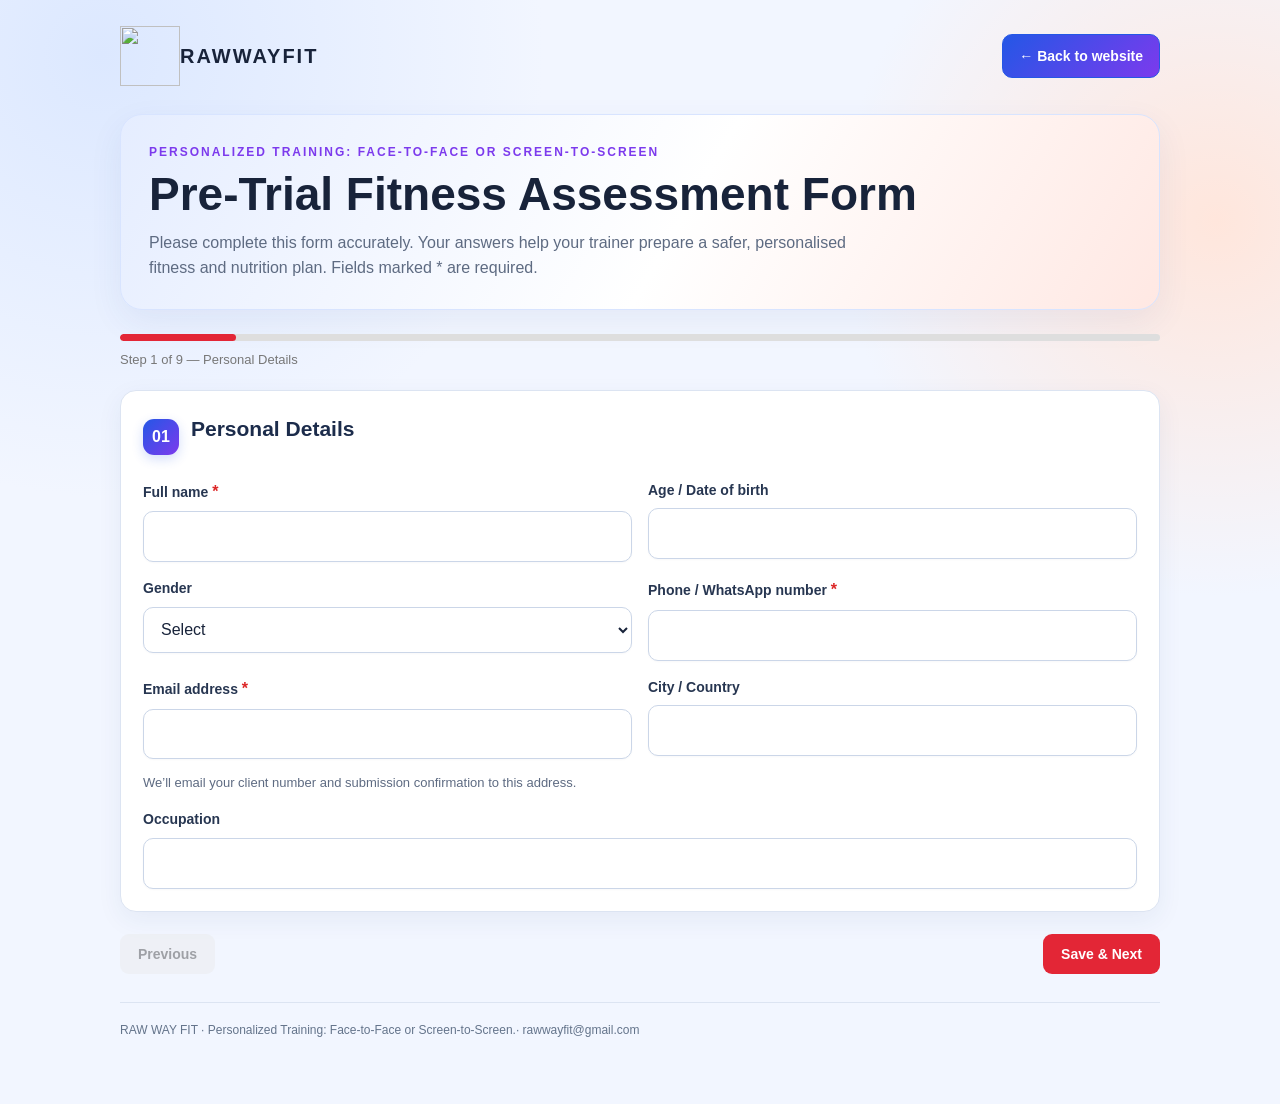
==== commit b9179b36: "Remove comment from assessment.html" ====
--- a/assessment.html
+++ b/assessment.html
@@ -1,4 +1,3 @@
-// assessment.html
 <!doctype html>
 <html lang="en">
 <head>
